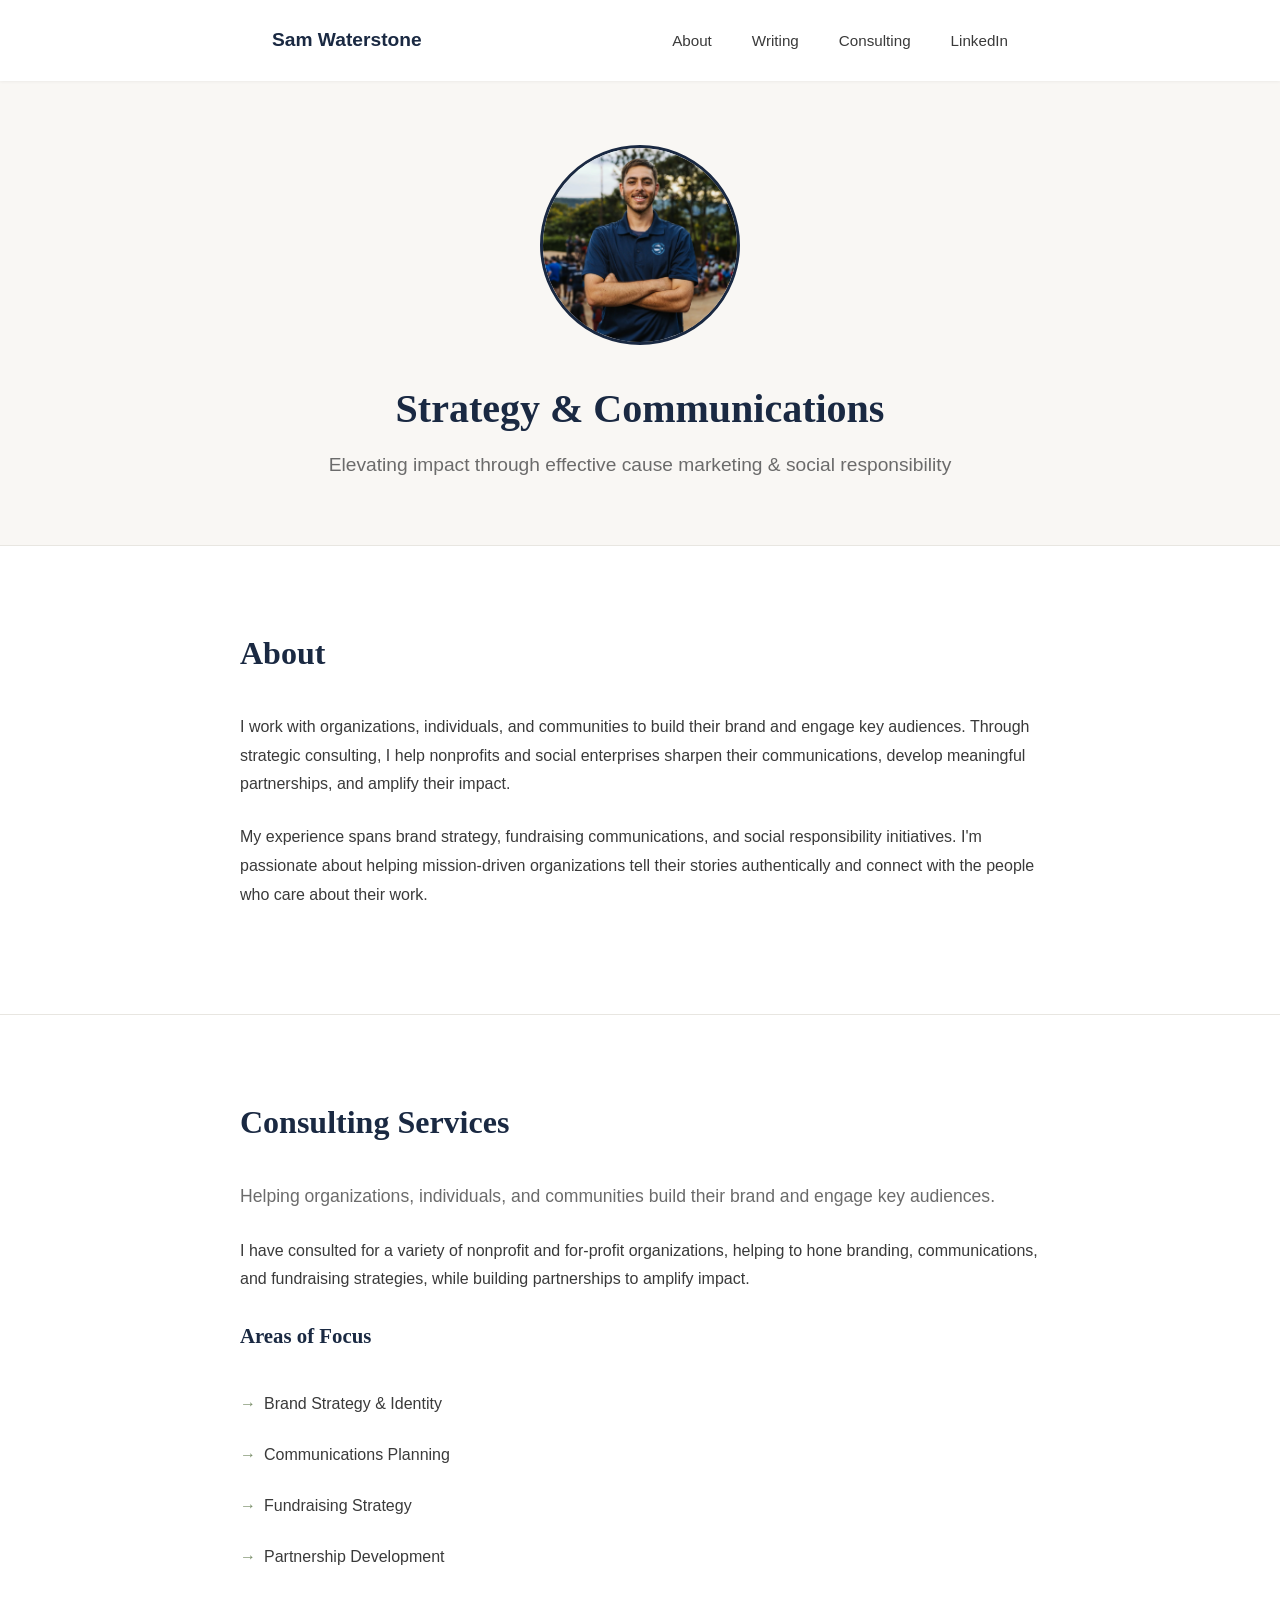
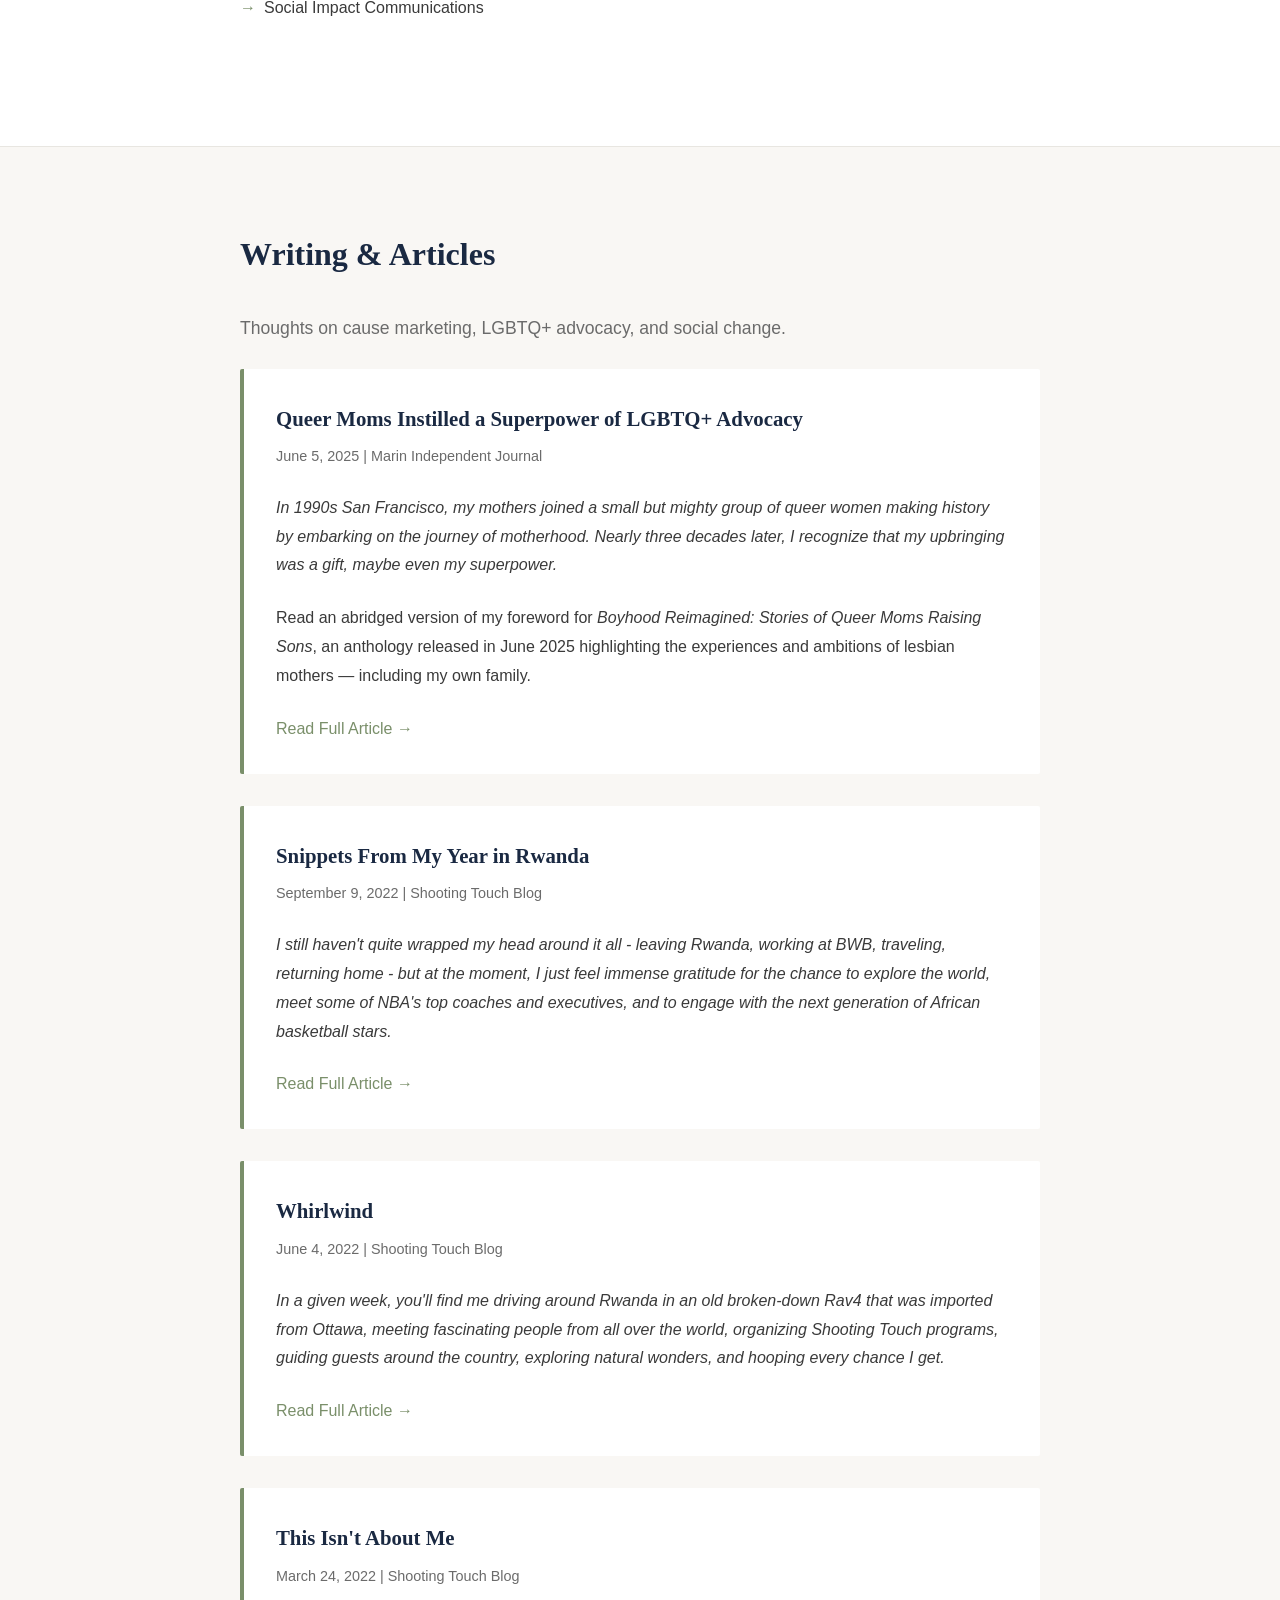
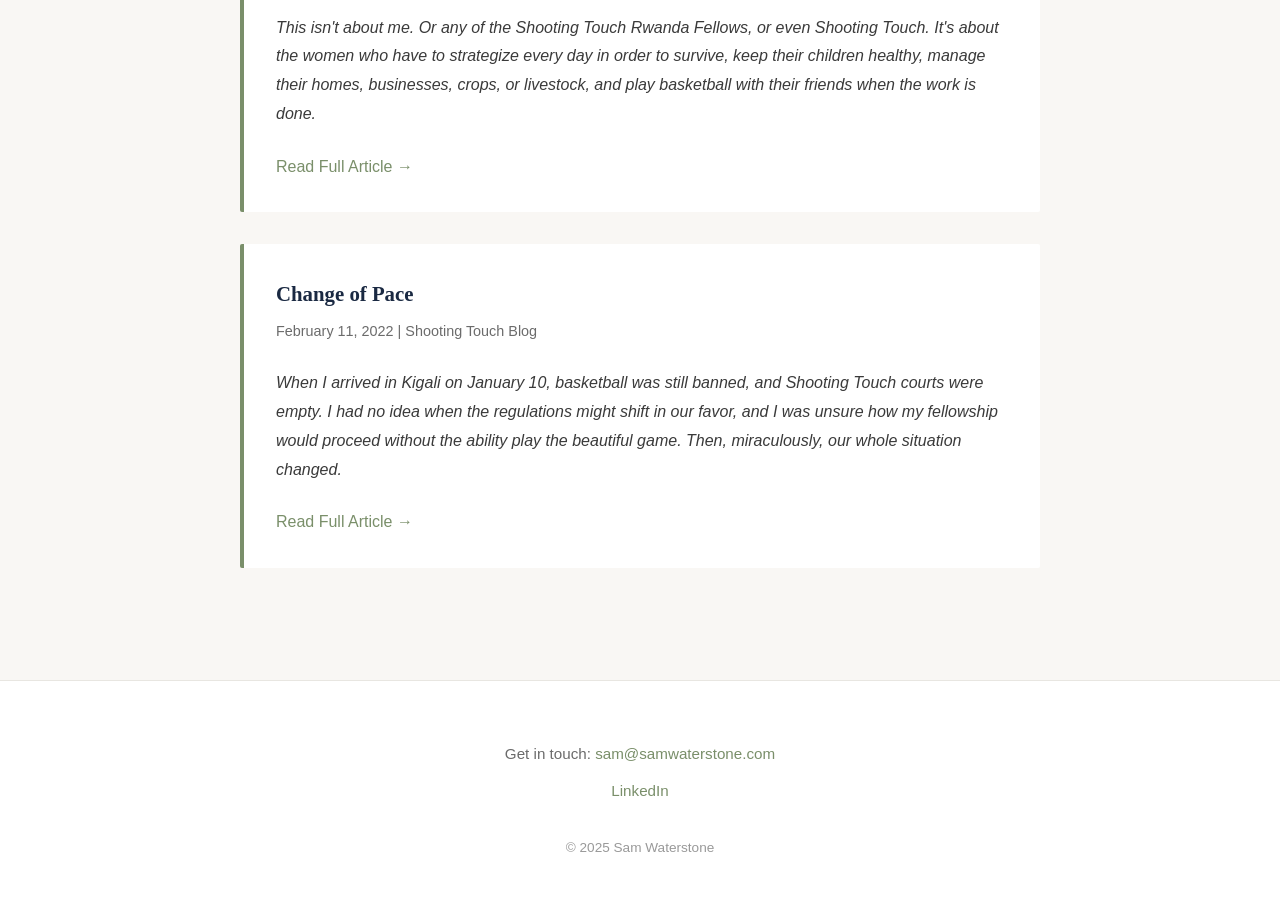
==== index.html @ 1cec436d "Add files via upload" ====
<!DOCTYPE html>
<html lang="en">
<head>
    <meta charset="UTF-8">
    <meta name="viewport" content="width=device-width, initial-scale=1.0">
    <title>Sam Waterstone | Strategy & Communications</title>
    <link rel="stylesheet" href="styles.css">
</head>
<body>
    <!-- Navigation -->
    <nav class="nav">
        <div class="nav-container">
            <a href="#home" class="nav-logo">Sam Waterstone</a>
            <ul class="nav-menu">
                <li><a href="#about">About</a></li>
                <li><a href="#writing">Writing</a></li>
                <li><a href="#consulting">Consulting</a></li>
                <li><a href="https://www.linkedin.com/in/samwaterstone/" target="_blank">LinkedIn</a></li>
            </ul>
        </div>
    </nav>

    <!-- Hero Section -->
    <section id="home" class="hero">
        <div class="hero-content">
            <img src="hero.jpg" alt="Sam Waterstone" class="hero-image">
            <h1>Strategy & Communications</h1>
            <p class="hero-subtitle">Elevating impact through effective cause marketing & social responsibility</p>
        </div>
    </section>

    <!-- About Section -->
    <section id="about" class="section about">
        <div class="container">
            <h2>About</h2>
            <p>I work with organizations, individuals, and communities to build their brand and engage key audiences. Through strategic consulting, I help nonprofits and social enterprises sharpen their communications, develop meaningful partnerships, and amplify their impact.</p>
            <p>My experience spans brand strategy, fundraising communications, and social responsibility initiatives. I'm passionate about helping mission-driven organizations tell their stories authentically and connect with the people who care about their work.</p>
        </div>
    </section>

    <!-- Consulting Section -->
    <section id="consulting" class="section consulting">
        <div class="container">
            <h2>Consulting Services</h2>
            <p class="section-lead">Helping organizations, individuals, and communities build their brand and engage key audiences.</p>
            <p>I have consulted for a variety of nonprofit and for-profit organizations, helping to hone branding, communications, and fundraising strategies, while building partnerships to amplify impact.</p>
            <h3>Areas of Focus</h3>
            <ul class="service-list">
                <li>Brand Strategy & Identity</li>
                <li>Communications Planning</li>
                <li>Fundraising Strategy</li>
                <li>Partnership Development</li>
                <li>Social Impact Communications</li>
            </ul>
        </div>
    </section>

    <!-- Writing Section -->
    <section id="writing" class="section writing">
        <div class="container">
            <h2>Writing & Articles</h2>
            <p class="section-lead">Thoughts on cause marketing, LGBTQ+ advocacy, and social change.</p>
            
            <article class="article">
                <h3>Queer Moms Instilled a Superpower of LGBTQ+ Advocacy</h3>
                <p class="article-meta">June 5, 2025 | Marin Independent Journal</p>
                <p class="article-excerpt">In 1990s San Francisco, my mothers joined a small but mighty group of queer women making history by embarking on the journey of motherhood. Nearly three decades later, I recognize that my upbringing was a gift, maybe even my superpower.</p>
                <p>Read an abridged version of my foreword for <em>Boyhood Reimagined: Stories of Queer Moms Raising Sons</em>, an anthology released in June 2025 highlighting the experiences and ambitions of lesbian mothers — including my own family.</p>
                <a href="https://www.marinij.com/2025/06/04/marin-voice-queer-moms-instilled-a-superpower-of-lgbtq-advocacy/" target="_blank" class="read-more">Read Full Article →</a>
            </article>

            <article class="article">
                <h3>Snippets From My Year in Rwanda</h3>
                <p class="article-meta">September 9, 2022 | Shooting Touch Blog</p>
                <p class="article-excerpt">I still haven't quite wrapped my head around it all - leaving Rwanda, working at BWB, traveling, returning home - but at the moment, I just feel immense gratitude for the chance to explore the world, meet some of NBA's top coaches and executives, and to engage with the next generation of African basketball stars.</p>
                <a href="https://shootingtouch.wordpress.com/2022/09/09/snippets-from-my-year-in-rwanda/" target="_blank" class="read-more">Read Full Article →</a>
            </article>

            <article class="article">
                <h3>Whirlwind</h3>
                <p class="article-meta">June 4, 2022 | Shooting Touch Blog</p>
                <p class="article-excerpt">In a given week, you'll find me driving around Rwanda in an old broken-down Rav4 that was imported from Ottawa, meeting fascinating people from all over the world, organizing Shooting Touch programs, guiding guests around the country, exploring natural wonders, and hooping every chance I get.</p>
                <a href="https://shootingtouch.wordpress.com/2022/06/04/whirlwind/" target="_blank" class="read-more">Read Full Article →</a>
            </article>

            <article class="article">
                <h3>This Isn't About Me</h3>
                <p class="article-meta">March 24, 2022 | Shooting Touch Blog</p>
                <p class="article-excerpt">This isn't about me. Or any of the Shooting Touch Rwanda Fellows, or even Shooting Touch. It's about the women who have to strategize every day in order to survive, keep their children healthy, manage their homes, businesses, crops, or livestock, and play basketball with their friends when the work is done.</p>
                <a href="https://shootingtouch.wordpress.com/2022/03/24/this-isnt-about-me/" target="_blank" class="read-more">Read Full Article →</a>
            </article>

            <article class="article">
                <h3>Change of Pace</h3>
                <p class="article-meta">February 11, 2022 | Shooting Touch Blog</p>
                <p class="article-excerpt">When I arrived in Kigali on January 10, basketball was still banned, and Shooting Touch courts were empty. I had no idea when the regulations might shift in our favor, and I was unsure how my fellowship would proceed without the ability play the beautiful game. Then, miraculously, our whole situation changed.</p>
                <a href="https://shootingtouch.wordpress.com/2022/02/09/change-of-pace/" target="_blank" class="read-more">Read Full Article →</a>
            </article>
        </div>
    </section>

    <!-- Footer -->
    <footer class="footer">
        <div class="container">
            <p>Get in touch: <a href="mailto:sam@samwaterstone.com">sam@samwaterstone.com</a></p>
            <p><a href="https://www.linkedin.com/in/samwaterstone/" target="_blank">LinkedIn</a></p>
            <p class="footer-note">© 2025 Sam Waterstone</p>
        </div>
    </footer>

</body>
</html>
---- styles.css ----
* {
    margin: 0;
    padding: 0;
    box-sizing: border-box;
}

:root {
    --navy: #1a2942;
    --cream: #f9f7f4;
    --text: #3a3a3a;
    --light-gray: #6b6b6b;
    --border: #e8e6e1;
    --accent: #7a8f6a;
}

html {
    scroll-behavior: smooth;
}

body {
    font-family: -apple-system, BlinkMacSystemFont, "Segoe UI", "Helvetica Neue", sans-serif;
    line-height: 1.7;
    color: var(--text);
    background-color: var(--cream);
}

/* Navigation */
.nav {
    background: white;
    box-shadow: 0 1px 3px rgba(0, 0, 0, 0.05);
    position: sticky;
    top: 0;
    z-index: 100;
}

.nav-container {
    max-width: 800px;
    margin: 0 auto;
    padding: 1.5rem 2rem;
    display: flex;
    justify-content: space-between;
    align-items: center;
}

.nav-logo {
    font-size: 1.2rem;
    font-weight: 600;
    color: var(--navy);
    text-decoration: none;
}

.nav-menu {
    display: flex;
    list-style: none;
    gap: 2.5rem;
}

.nav-menu a {
    color: var(--text);
    text-decoration: none;
    font-size: 0.95rem;
    transition: color 0.2s ease;
}

.nav-menu a:hover {
    color: var(--accent);
}

/* Hero Section */
.hero {
    padding: 4rem 2rem;
    background: var(--cream);
    text-align: center;
}

.hero-content {
    max-width: 800px;
    margin: 0 auto;
}

.hero-image {
    width: 200px;
    height: 200px;
    border-radius: 50%;
    object-fit: cover;
    margin-bottom: 2rem;
    border: 3px solid var(--navy);
}

.hero h1 {
    font-size: 2.5rem;
    font-weight: 600;
    color: var(--navy);
    margin-bottom: 1rem;
    font-family: Georgia, serif;
    line-height: 1.2;
}

.hero-subtitle {
    font-size: 1.2rem;
    color: var(--light-gray);
    margin: 0;
}

/* Sections */
.section {
    padding: 5rem 2rem;
    border-top: 1px solid var(--border);
}

.container {
    max-width: 800px;
    margin: 0 auto;
}

.section h2 {
    font-size: 2rem;
    font-weight: 600;
    color: var(--navy);
    margin-bottom: 2rem;
    font-family: Georgia, serif;
}

.section h3 {
    font-size: 1.3rem;
    color: var(--navy);
    margin-top: 1.5rem;
    margin-bottom: 1rem;
    font-family: Georgia, serif;
}

.section-lead {
    font-size: 1.1rem;
    color: var(--light-gray);
    margin-bottom: 1.5rem;
    font-weight: 500;
}

.section p {
    margin-bottom: 1.5rem;
    line-height: 1.8;
}

/* About Section */
.about {
    background: white;
}

/* Consulting Section */
.consulting {
    background: white;
}

.service-list {
    list-style: none;
    margin: 1.5rem 0 2rem 0;
}

.service-list li {
    padding: 0.75rem 0;
    padding-left: 1.5rem;
    position: relative;
    color: var(--text);
}

.service-list li:before {
    content: "→";
    position: absolute;
    left: 0;
    color: var(--accent);
    font-weight: bold;
}

/* Writing Section */
.writing {
    background: var(--cream);
}

.article {
    background: white;
    padding: 2rem;
    margin-bottom: 2rem;
    border-left: 4px solid var(--accent);
    border-radius: 2px;
}

.article h3 {
    margin-top: 0;
    margin-bottom: 0.5rem;
}

.article-meta {
    font-size: 0.9rem;
    color: var(--light-gray);
    margin-bottom: 1rem;
    display: block;
}

.article-excerpt {
    color: var(--text);
    margin-bottom: 1rem;
    font-style: italic;
    line-height: 1.8;
}

.read-more {
    color: var(--accent);
    text-decoration: none;
    font-weight: 500;
    transition: all 0.2s ease;
    display: inline-block;
}

.read-more:hover {
    transform: translateX(4px);
    color: var(--navy);
}

/* Footer */
.footer {
    background: white;
    padding: 3rem 2rem;
    border-top: 1px solid var(--border);
    text-align: center;
    color: var(--light-gray);
    font-size: 0.95rem;
}

.footer p {
    margin: 0.75rem 0;
}

.footer a {
    color: var(--accent);
    text-decoration: none;
    transition: color 0.2s ease;
}

.footer a:hover {
    color: var(--navy);
}

.footer-note {
    margin-top: 2rem !important;
    font-size: 0.85rem;
    color: #999;
}

/* Responsive Design */
@media (max-width: 768px) {
    .nav-menu {
        gap: 1.5rem;
        font-size: 0.9rem;
    }

    .hero h1 {
        font-size: 1.8rem;
    }

    .hero-subtitle {
        font-size: 1rem;
    }

    .section {
        padding: 3rem 2rem;
    }

    .section h2 {
        font-size: 1.5rem;
    }

    .article {
        padding: 1.5rem;
    }
}

@media (max-width: 480px) {
    .nav-container {
        flex-direction: column;
        gap: 1rem;
        padding: 1rem;
    }

    .nav-menu {
        flex-direction: column;
        gap: 1rem;
        width: 100%;
    }

    .nav-menu a {
        display: block;
        padding: 0.5rem 0;
    }

    .hero h1 {
        font-size: 1.5rem;
    }

    .hero-image {
        width: 150px;
        height: 150px;
    }
}

/* Print Styles */
@media print {
    .nav {
        display: none;
    }

    .section {
        page-break-inside: avoid;
    }
}

/* Accessibility */
@media (prefers-reduced-motion: reduce) {
    * {
        animation-duration: 0.01ms !important;
        animation-iteration-count: 1 !important;
        transition-duration: 0.01ms !important;
    }
}

a:focus-visible {
    outline: 2px solid var(--accent);
    outline-offset: 2px;
}

button:focus-visible {
    outline: 2px solid var(--accent);
    outline-offset: 2px;
}
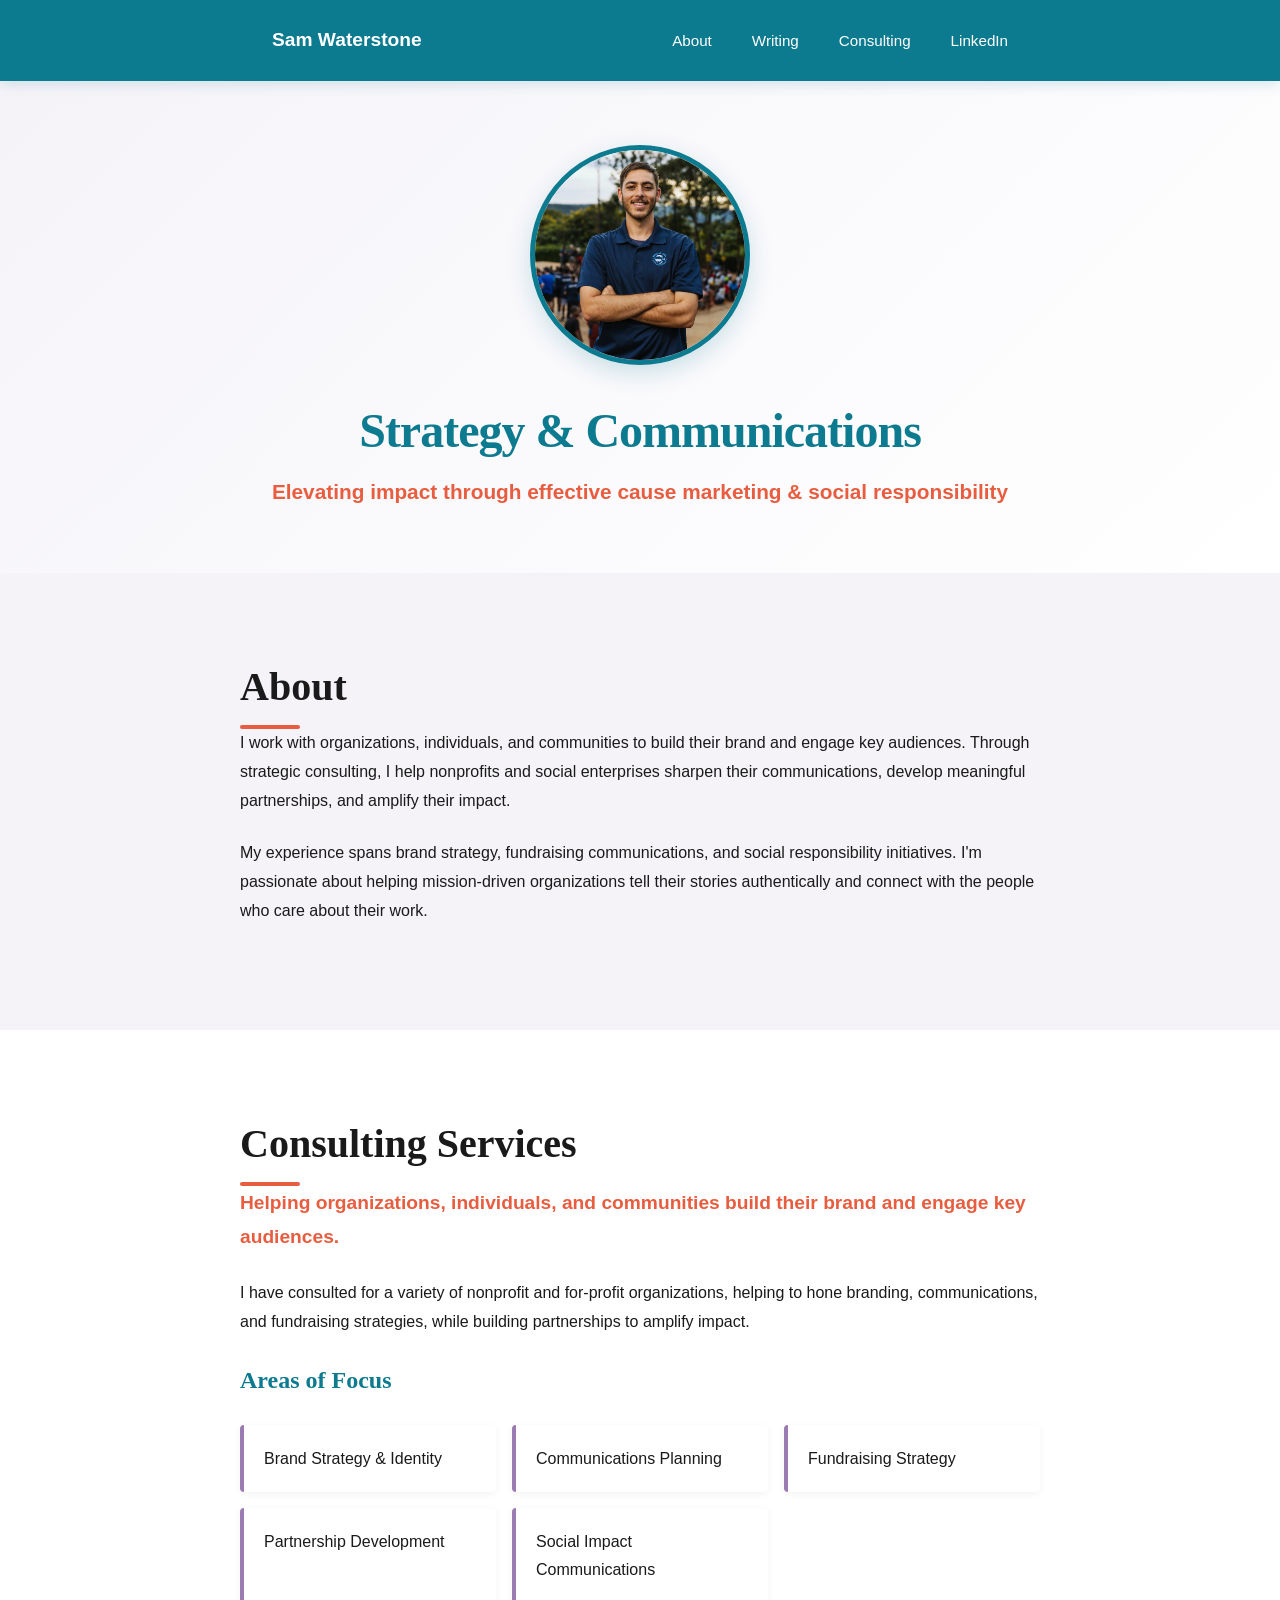
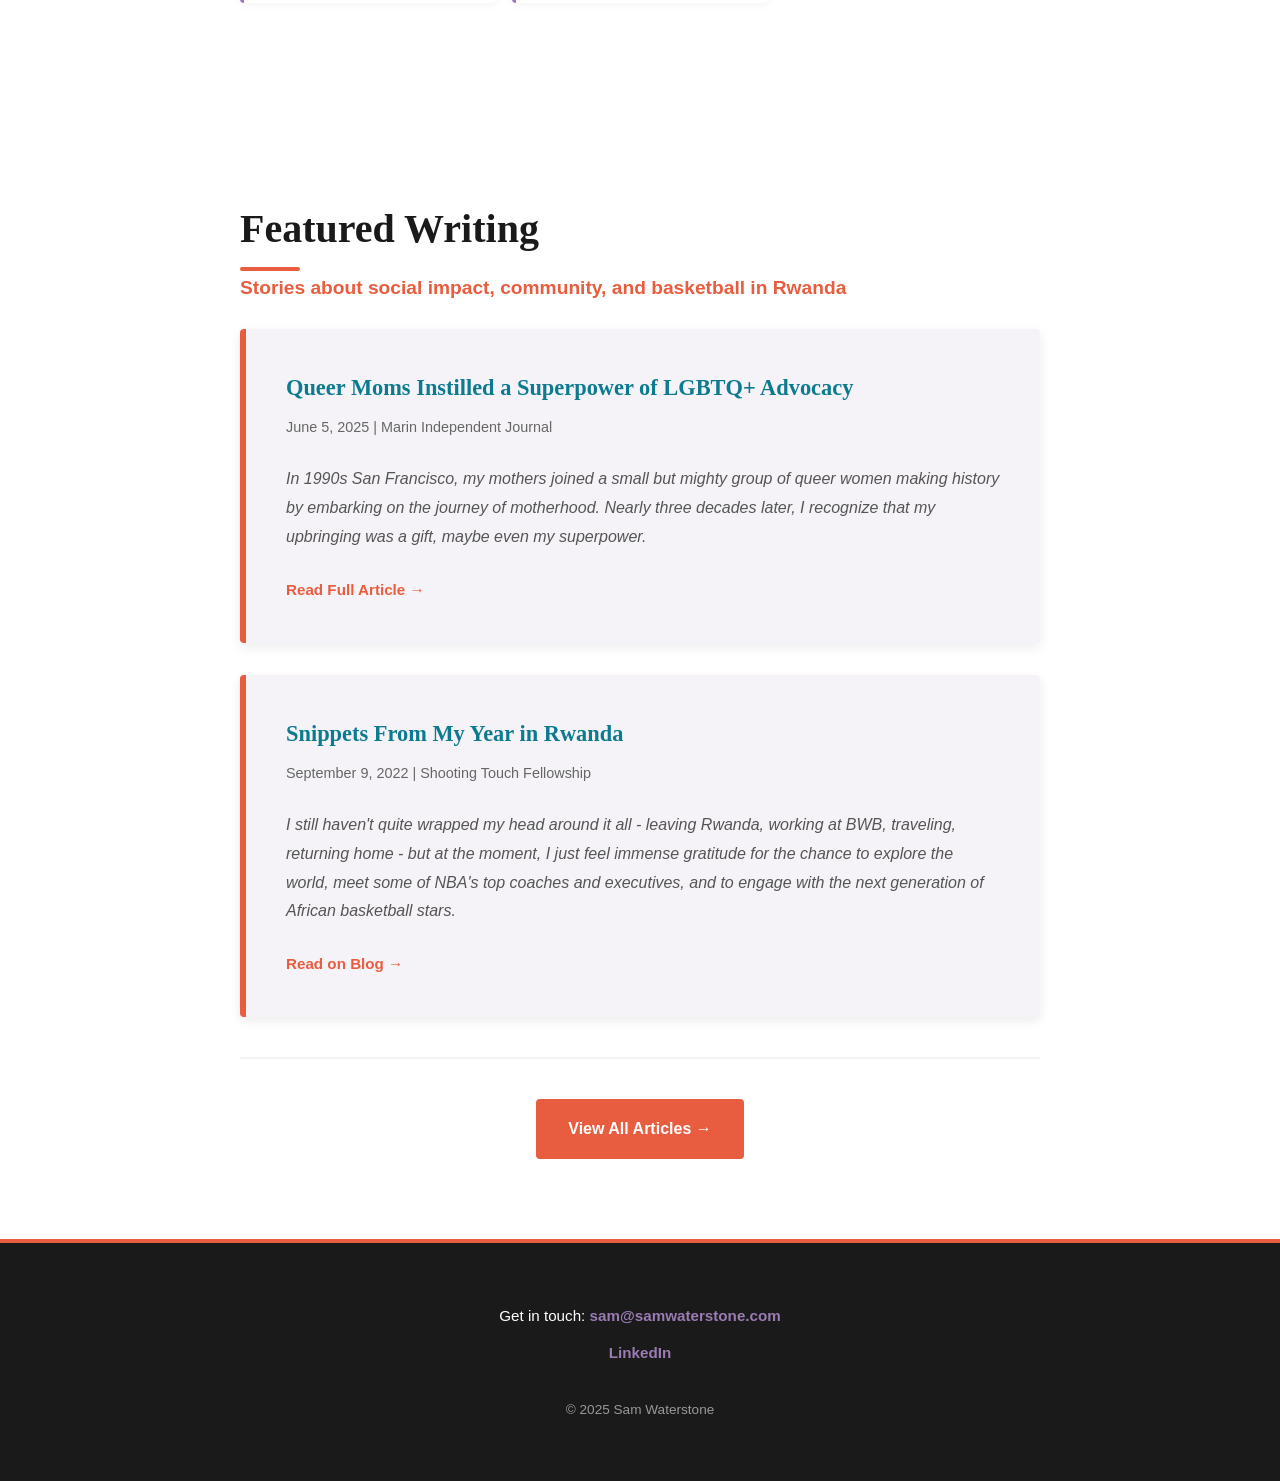
==== commit 20efb477: "Add files via upload" ====
--- a/index.html
+++ b/index.html
@@ -13,7 +13,7 @@
             <a href="#home" class="nav-logo">Sam Waterstone</a>
             <ul class="nav-menu">
                 <li><a href="#about">About</a></li>
-                <li><a href="#writing">Writing</a></li>
+                <li><a href="blog.html">Writing</a></li>
                 <li><a href="#consulting">Consulting</a></li>
                 <li><a href="https://www.linkedin.com/in/samwaterstone/" target="_blank">LinkedIn</a></li>
             </ul>
@@ -58,44 +58,26 @@
     <!-- Writing Section -->
     <section id="writing" class="section writing">
         <div class="container">
-            <h2>Writing & Articles</h2>
-            <p class="section-lead">Thoughts on cause marketing, LGBTQ+ advocacy, and social change.</p>
+            <h2>Featured Writing</h2>
+            <p class="section-lead">Stories about social impact, community, and basketball in Rwanda</p>
             
             <article class="article">
                 <h3>Queer Moms Instilled a Superpower of LGBTQ+ Advocacy</h3>
                 <p class="article-meta">June 5, 2025 | Marin Independent Journal</p>
                 <p class="article-excerpt">In 1990s San Francisco, my mothers joined a small but mighty group of queer women making history by embarking on the journey of motherhood. Nearly three decades later, I recognize that my upbringing was a gift, maybe even my superpower.</p>
-                <p>Read an abridged version of my foreword for <em>Boyhood Reimagined: Stories of Queer Moms Raising Sons</em>, an anthology released in June 2025 highlighting the experiences and ambitions of lesbian mothers — including my own family.</p>
                 <a href="https://www.marinij.com/2025/06/04/marin-voice-queer-moms-instilled-a-superpower-of-lgbtq-advocacy/" target="_blank" class="read-more">Read Full Article →</a>
             </article>
 
             <article class="article">
                 <h3>Snippets From My Year in Rwanda</h3>
-                <p class="article-meta">September 9, 2022 | Shooting Touch Blog</p>
+                <p class="article-meta">September 9, 2022 | Shooting Touch Fellowship</p>
                 <p class="article-excerpt">I still haven't quite wrapped my head around it all - leaving Rwanda, working at BWB, traveling, returning home - but at the moment, I just feel immense gratitude for the chance to explore the world, meet some of NBA's top coaches and executives, and to engage with the next generation of African basketball stars.</p>
-                <a href="https://shootingtouch.wordpress.com/2022/09/09/snippets-from-my-year-in-rwanda/" target="_blank" class="read-more">Read Full Article →</a>
+                <a href="blog.html" class="read-more">Read on Blog →</a>
             </article>
 
-            <article class="article">
-                <h3>Whirlwind</h3>
-                <p class="article-meta">June 4, 2022 | Shooting Touch Blog</p>
-                <p class="article-excerpt">In a given week, you'll find me driving around Rwanda in an old broken-down Rav4 that was imported from Ottawa, meeting fascinating people from all over the world, organizing Shooting Touch programs, guiding guests around the country, exploring natural wonders, and hooping every chance I get.</p>
-                <a href="https://shootingtouch.wordpress.com/2022/06/04/whirlwind/" target="_blank" class="read-more">Read Full Article →</a>
-            </article>
-
-            <article class="article">
-                <h3>This Isn't About Me</h3>
-                <p class="article-meta">March 24, 2022 | Shooting Touch Blog</p>
-                <p class="article-excerpt">This isn't about me. Or any of the Shooting Touch Rwanda Fellows, or even Shooting Touch. It's about the women who have to strategize every day in order to survive, keep their children healthy, manage their homes, businesses, crops, or livestock, and play basketball with their friends when the work is done.</p>
-                <a href="https://shootingtouch.wordpress.com/2022/03/24/this-isnt-about-me/" target="_blank" class="read-more">Read Full Article →</a>
-            </article>
-
-            <article class="article">
-                <h3>Change of Pace</h3>
-                <p class="article-meta">February 11, 2022 | Shooting Touch Blog</p>
-                <p class="article-excerpt">When I arrived in Kigali on January 10, basketball was still banned, and Shooting Touch courts were empty. I had no idea when the regulations might shift in our favor, and I was unsure how my fellowship would proceed without the ability play the beautiful game. Then, miraculously, our whole situation changed.</p>
-                <a href="https://shootingtouch.wordpress.com/2022/02/09/change-of-pace/" target="_blank" class="read-more">Read Full Article →</a>
-            </article>
+            <div style="text-align: center; margin-top: 2.5rem; padding-top: 2.5rem; border-top: 2px solid var(--light-bg);">
+                <a href="blog.html" style="display: inline-block; padding: 1rem 2rem; background: var(--coral); color: white; text-decoration: none; border-radius: 4px; font-weight: 600; transition: all 0.2s ease;" onmouseover="this.style.background='var(--teal)'" onmouseout="this.style.background='var(--coral)'">View All Articles →</a>
+            </div>
         </div>
     </section>
 
--- a/styles.css
+++ b/styles.css
@@ -5,12 +5,14 @@
 }
 
 :root {
-    --navy: #1a2942;
-    --cream: #f9f7f4;
-    --text: #3a3a3a;
-    --light-gray: #6b6b6b;
-    --border: #e8e6e1;
-    --accent: #7a8f6a;
+    --teal: #0D7B8F;
+    --coral: #E85D3F;
+    --purple: #9B7BB4;
+    --navy: #1a1a1a;
+    --white: #ffffff;
+    --light-bg: #f5f3f8;
+    --text: #1a1a1a;
+    --light-gray: #666666;
 }
 
 html {
@@ -21,13 +23,13 @@
     font-family: -apple-system, BlinkMacSystemFont, "Segoe UI", "Helvetica Neue", sans-serif;
     line-height: 1.7;
     color: var(--text);
-    background-color: var(--cream);
+    background-color: var(--white);
 }
 
 /* Navigation */
 .nav {
-    background: white;
-    box-shadow: 0 1px 3px rgba(0, 0, 0, 0.05);
+    background: var(--teal);
+    box-shadow: 0 4px 12px rgba(13, 123, 143, 0.15);
     position: sticky;
     top: 0;
     z-index: 100;
@@ -44,8 +46,8 @@
 
 .nav-logo {
     font-size: 1.2rem;
-    font-weight: 600;
-    color: var(--navy);
+    font-weight: 700;
+    color: var(--white);
     text-decoration: none;
 }
 
@@ -56,20 +58,21 @@
 }
 
 .nav-menu a {
-    color: var(--text);
+    color: var(--white);
     text-decoration: none;
     font-size: 0.95rem;
-    transition: color 0.2s ease;
+    transition: all 0.2s ease;
+    font-weight: 500;
 }
 
 .nav-menu a:hover {
-    color: var(--accent);
+    color: var(--purple);
 }
 
 /* Hero Section */
 .hero {
     padding: 4rem 2rem;
-    background: var(--cream);
+    background: linear-gradient(135deg, var(--light-bg) 0%, var(--white) 100%);
     text-align: center;
 }
 
@@ -79,33 +82,36 @@
 }
 
 .hero-image {
-    width: 200px;
-    height: 200px;
+    width: 220px;
+    height: 220px;
     border-radius: 50%;
     object-fit: cover;
     margin-bottom: 2rem;
-    border: 3px solid var(--navy);
+    border: 5px solid var(--teal);
+    box-shadow: 0 8px 24px rgba(13, 123, 143, 0.2);
 }
 
 .hero h1 {
-    font-size: 2.5rem;
+    font-size: 3rem;
+    font-weight: 800;
+    color: var(--teal);
+    margin-bottom: 1rem;
+    font-family: Georgia, "Times New Roman", serif;
+    line-height: 1.1;
+    letter-spacing: -1px;
+}
+
+.hero-subtitle {
+    font-size: 1.3rem;
+    color: var(--coral);
+    margin: 0;
     font-weight: 600;
-    color: var(--navy);
-    margin-bottom: 1rem;
-    font-family: Georgia, serif;
-    line-height: 1.2;
-}
-
-.hero-subtitle {
-    font-size: 1.2rem;
-    color: var(--light-gray);
-    margin: 0;
 }
 
 /* Sections */
 .section {
     padding: 5rem 2rem;
-    border-top: 1px solid var(--border);
+    border-top: none;
 }
 
 .container {
@@ -114,26 +120,40 @@
 }
 
 .section h2 {
-    font-size: 2rem;
-    font-weight: 600;
+    font-size: 2.5rem;
+    font-weight: 800;
     color: var(--navy);
-    margin-bottom: 2rem;
-    font-family: Georgia, serif;
+    margin-bottom: 0.5rem;
+    font-family: Georgia, "Times New Roman", serif;
+    position: relative;
+    display: inline-block;
+}
+
+.section h2:after {
+    content: '';
+    position: absolute;
+    bottom: -8px;
+    left: 0;
+    width: 60px;
+    height: 4px;
+    background: var(--coral);
+    border-radius: 2px;
 }
 
 .section h3 {
-    font-size: 1.3rem;
-    color: var(--navy);
+    font-size: 1.5rem;
+    color: var(--teal);
     margin-top: 1.5rem;
     margin-bottom: 1rem;
-    font-family: Georgia, serif;
+    font-family: Georgia, "Times New Roman", serif;
+    font-weight: 700;
 }
 
 .section-lead {
-    font-size: 1.1rem;
-    color: var(--light-gray);
+    font-size: 1.2rem;
+    color: var(--coral);
     margin-bottom: 1.5rem;
-    font-weight: 500;
+    font-weight: 600;
 }
 
 .section p {
@@ -143,86 +163,96 @@
 
 /* About Section */
 .about {
-    background: white;
+    background: var(--light-bg);
 }
 
 /* Consulting Section */
 .consulting {
-    background: white;
+    background: var(--white);
 }
 
 .service-list {
     list-style: none;
     margin: 1.5rem 0 2rem 0;
+    display: grid;
+    grid-template-columns: repeat(auto-fit, minmax(250px, 1fr));
+    gap: 1rem;
 }
 
 .service-list li {
-    padding: 0.75rem 0;
-    padding-left: 1.5rem;
-    position: relative;
+    padding: 1.25rem;
+    background: var(--white);
+    border-left: 4px solid var(--purple);
+    border-radius: 4px;
     color: var(--text);
-}
-
-.service-list li:before {
-    content: "→";
-    position: absolute;
-    left: 0;
-    color: var(--accent);
-    font-weight: bold;
+    font-weight: 500;
+    box-shadow: 0 2px 8px rgba(0, 0, 0, 0.05);
 }
 
 /* Writing Section */
 .writing {
-    background: var(--cream);
+    background: var(--white);
 }
 
 .article {
-    background: white;
-    padding: 2rem;
+    background: var(--light-bg);
+    padding: 2.5rem;
     margin-bottom: 2rem;
-    border-left: 4px solid var(--accent);
-    border-radius: 2px;
+    border-left: 6px solid var(--coral);
+    border-radius: 4px;
+    box-shadow: 0 4px 12px rgba(0, 0, 0, 0.08);
+    transition: all 0.3s ease;
+}
+
+.article:hover {
+    transform: translateY(-4px);
+    box-shadow: 0 8px 20px rgba(232, 93, 63, 0.15);
 }
 
 .article h3 {
+    color: var(--teal);
     margin-top: 0;
     margin-bottom: 0.5rem;
+    font-size: 1.4rem;
 }
 
 .article-meta {
     font-size: 0.9rem;
     color: var(--light-gray);
-    margin-bottom: 1rem;
+    margin-bottom: 1.25rem;
     display: block;
+    font-weight: 500;
 }
 
 .article-excerpt {
     color: var(--text);
-    margin-bottom: 1rem;
+    margin-bottom: 1.25rem;
     font-style: italic;
     line-height: 1.8;
+    color: #555;
 }
 
 .read-more {
-    color: var(--accent);
+    color: var(--coral);
     text-decoration: none;
-    font-weight: 500;
+    font-weight: 600;
     transition: all 0.2s ease;
     display: inline-block;
+    font-size: 0.95rem;
 }
 
 .read-more:hover {
-    transform: translateX(4px);
-    color: var(--navy);
+    transform: translateX(6px);
+    color: var(--teal);
 }
 
 /* Footer */
 .footer {
-    background: white;
+    background: var(--navy);
     padding: 3rem 2rem;
-    border-top: 1px solid var(--border);
+    border-top: 4px solid var(--coral);
     text-align: center;
-    color: var(--light-gray);
+    color: var(--white);
     font-size: 0.95rem;
 }
 
@@ -231,13 +261,14 @@
 }
 
 .footer a {
-    color: var(--accent);
+    color: var(--purple);
     text-decoration: none;
     transition: color 0.2s ease;
+    font-weight: 600;
 }
 
 .footer a:hover {
-    color: var(--navy);
+    color: var(--coral);
 }
 
 .footer-note {
@@ -322,12 +353,55 @@
     }
 }
 
-a:focus-visible {
-    outline: 2px solid var(--accent);
+/* Blog Header */
+.blog-header {
+    background: linear-gradient(135deg, var(--teal) 0%, #1a5f73 100%);
+    color: var(--white);
+}
+
+.blog-header h1 {
+    font-size: 2.8rem;
+    font-weight: 800;
+    margin: 0 0 1rem 0;
+    font-family: Georgia, "Times New Roman", serif;
+}
+
+.blog-header .section-lead {
+    color: var(--white);
+    font-size: 1.15rem;
+}
+
+/* Blog Post Styling */
+.blog-post {
+    background: var(--white);
+    padding: 3rem;
+    margin-bottom: 2.5rem;
+    border-radius: 8px;
+    box-shadow: 0 4px 16px rgba(0, 0, 0, 0.08);
+    transition: all 0.3s ease;
+    border-left: 6px solid var(--purple);
+}
+
+.blog-post:hover {
+    transform: translateY(-4px);
+    box-shadow: 0 8px 24px rgba(13, 123, 143, 0.12);
+}
+
+.blog-post h2 {
+    color: var(--teal);
+    font-size: 2rem;
+    font-family: Georgia, "Times New Roman", serif;
+    font-weight: 800;
+    margin: 0 0 0.5rem 0;
+}
+
+.blog-post .article-meta {
+    color: var(--light-gray);
+    font-size: 0.95rem;
+    margin-bottom: 1.5rem;
+}
+
+button:focus-visible {
+    outline: 2px solid var(--purple);
     outline-offset: 2px;
 }
-
-button:focus-visible {
-    outline: 2px solid var(--accent);
-    outline-offset: 2px;
-}
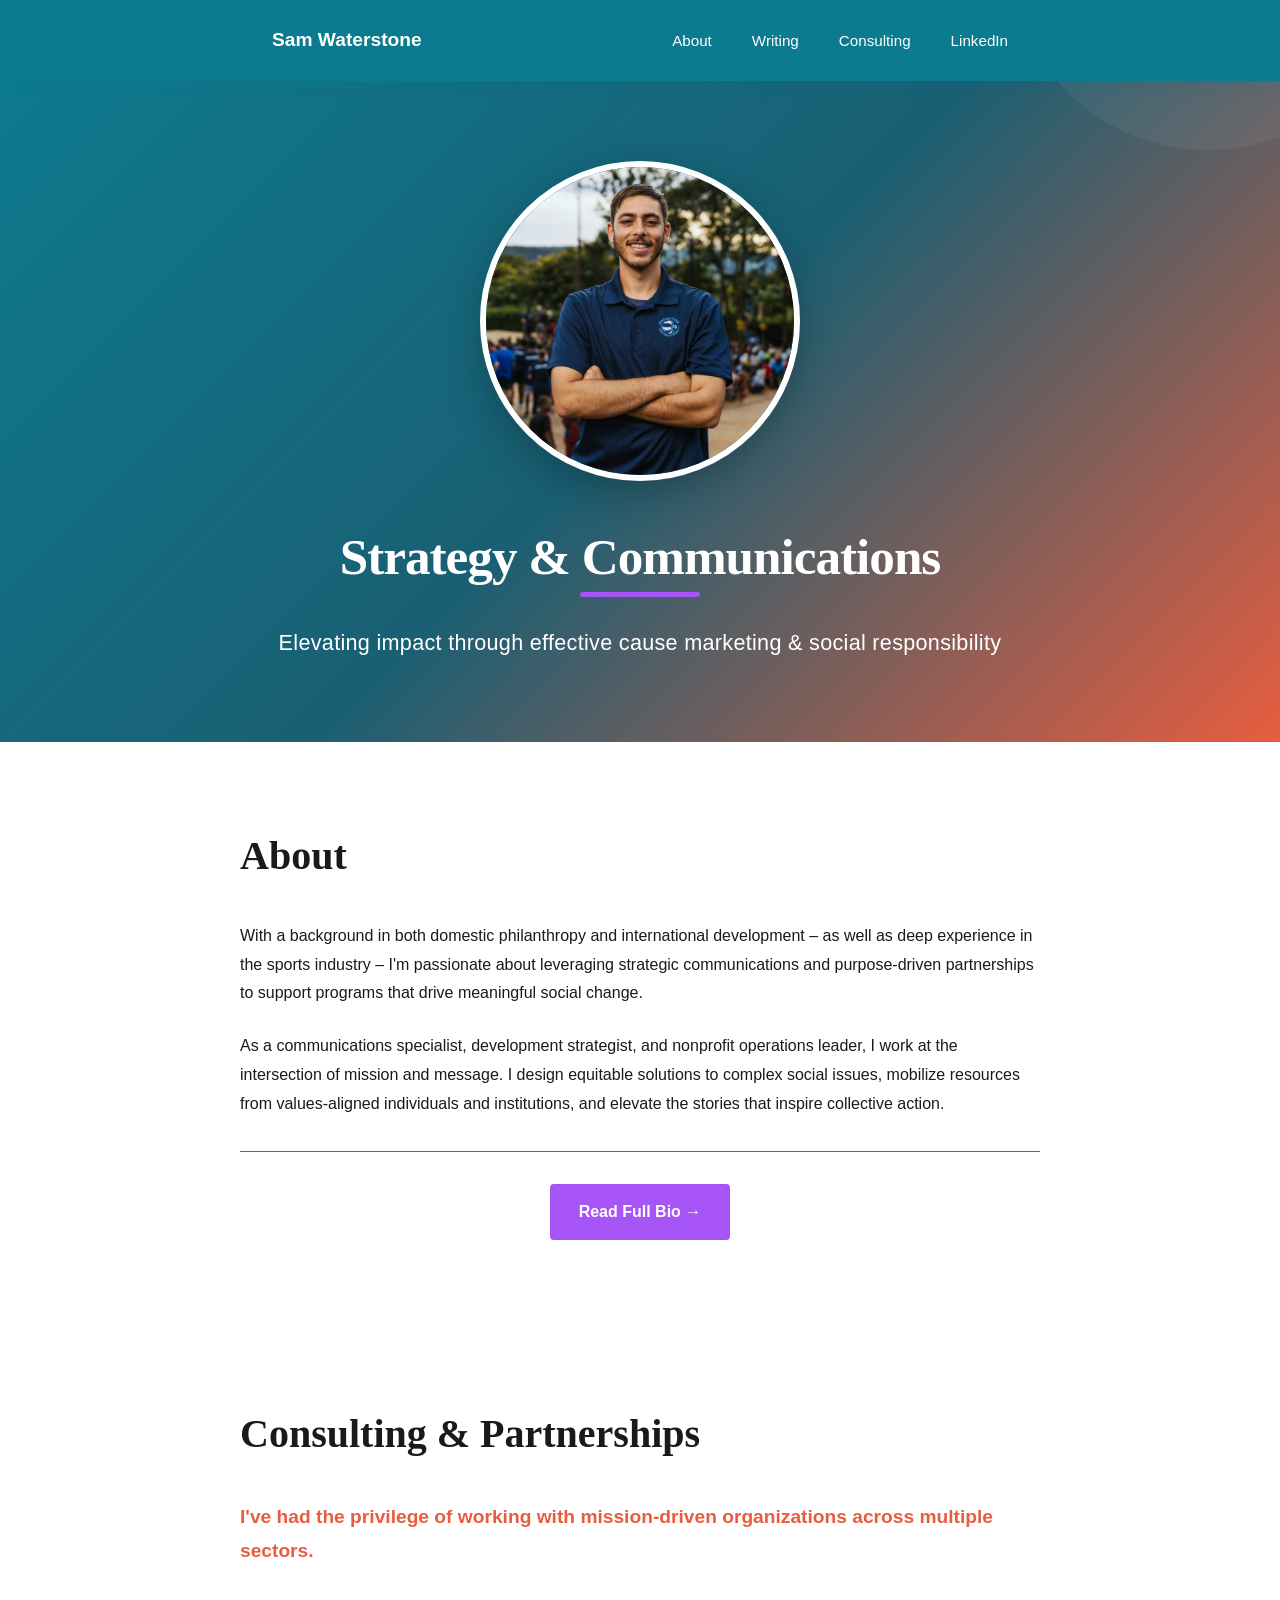
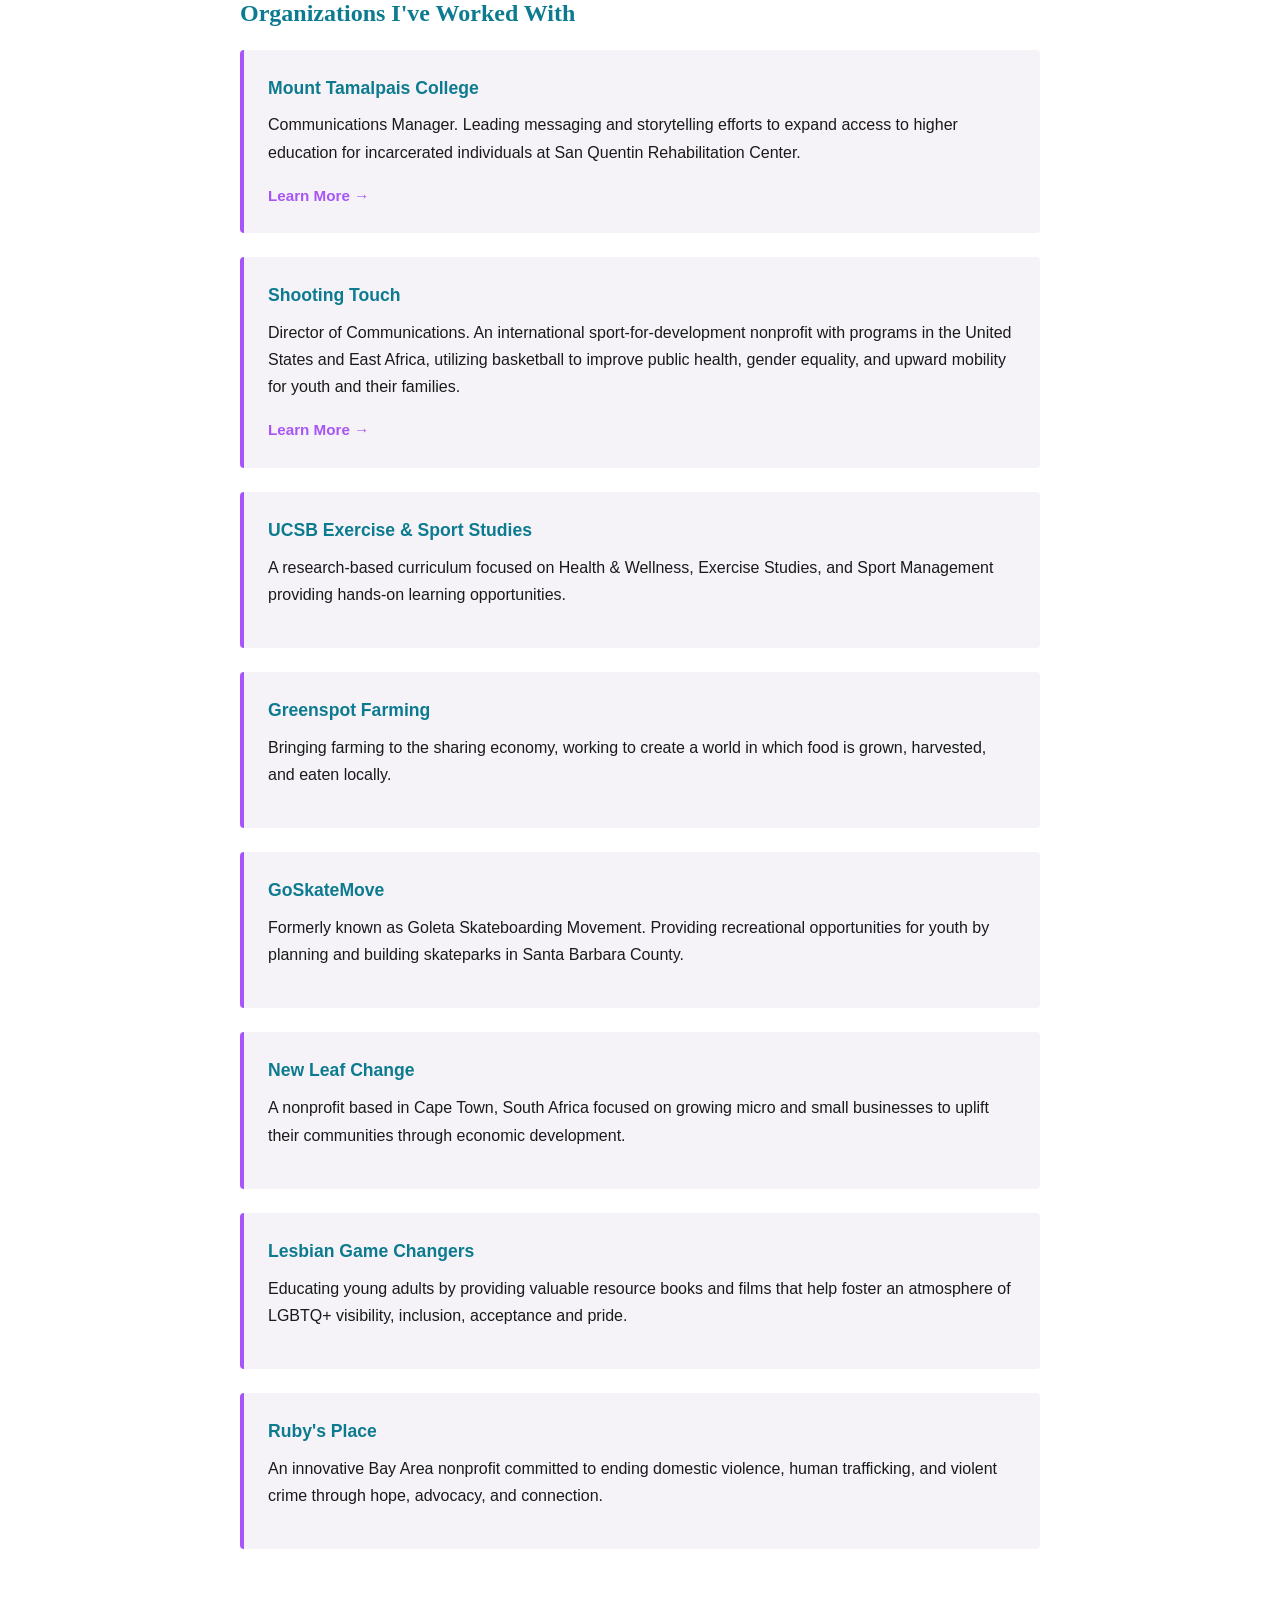
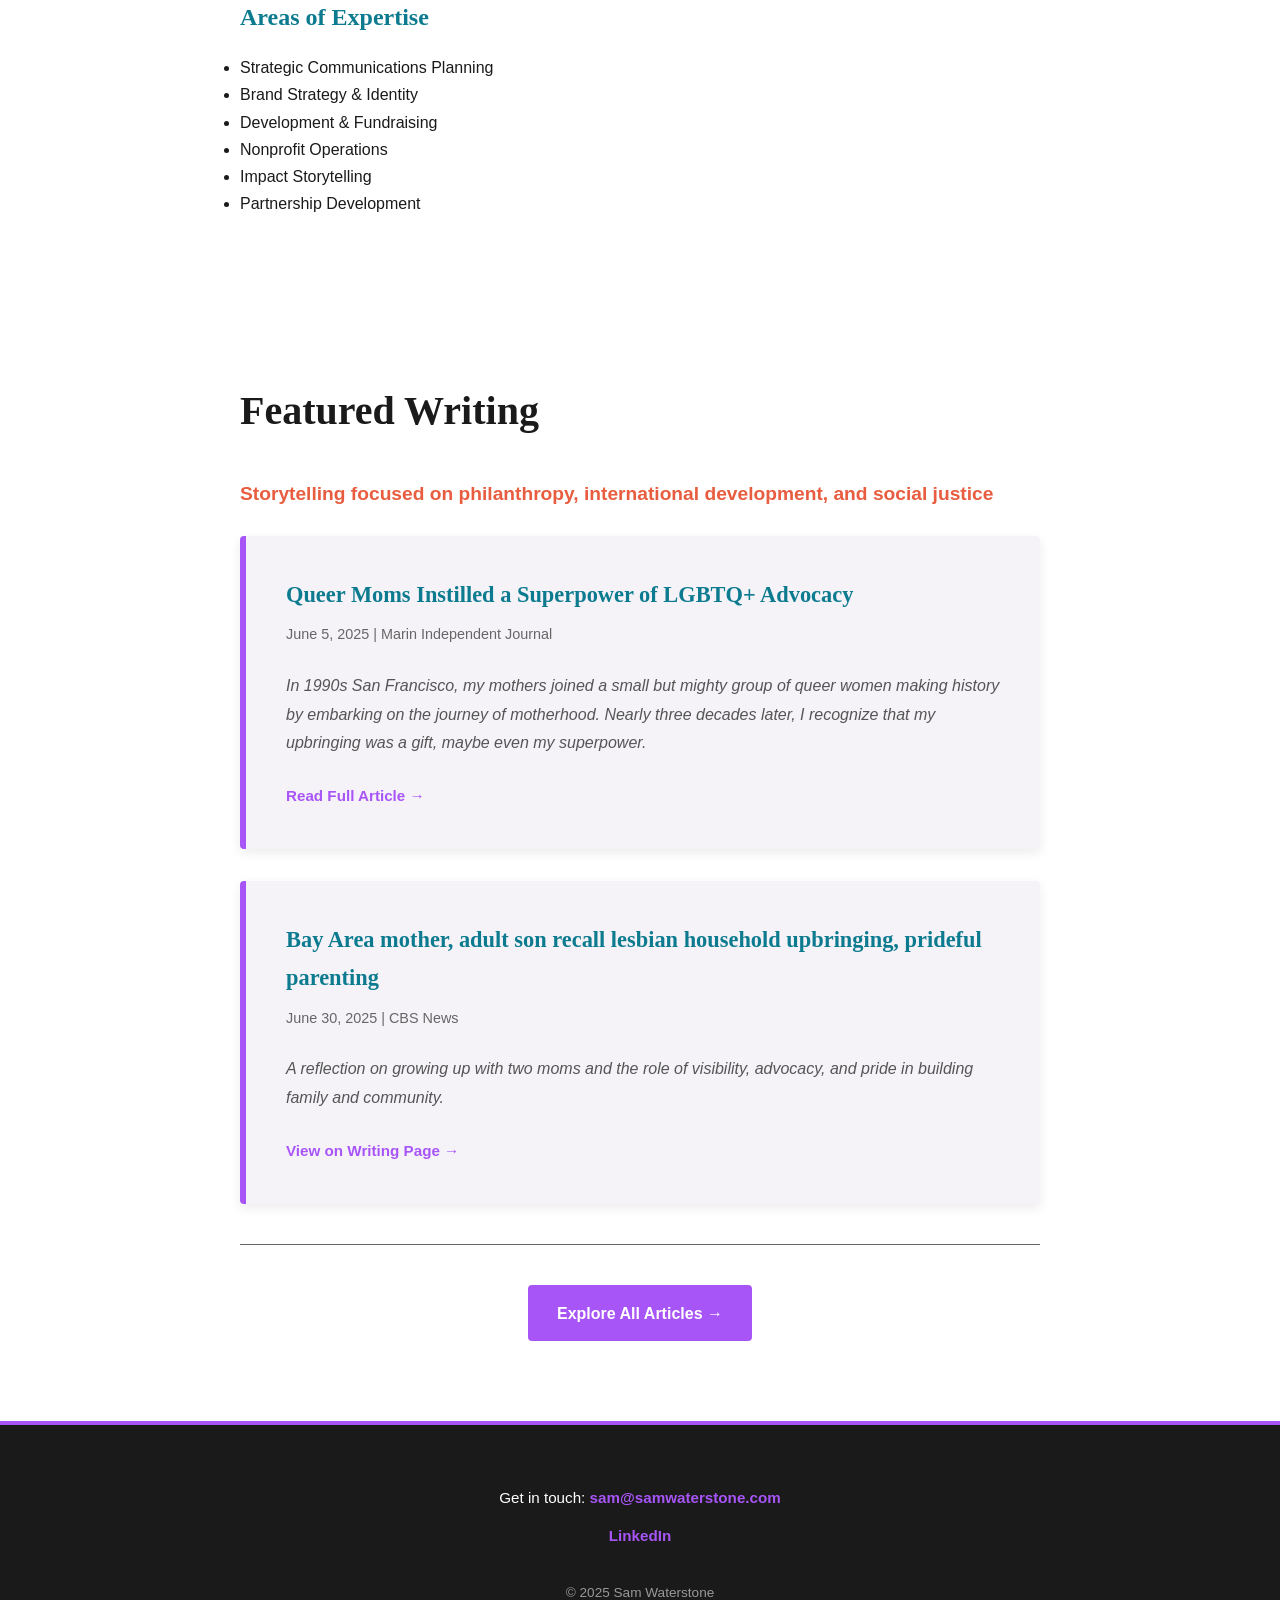
==== commit ca4c184f: "Add files via upload" ====
--- a/index.html
+++ b/index.html
@@ -33,24 +33,72 @@
     <section id="about" class="section about">
         <div class="container">
             <h2>About</h2>
-            <p>I work with organizations, individuals, and communities to build their brand and engage key audiences. Through strategic consulting, I help nonprofits and social enterprises sharpen their communications, develop meaningful partnerships, and amplify their impact.</p>
-            <p>My experience spans brand strategy, fundraising communications, and social responsibility initiatives. I'm passionate about helping mission-driven organizations tell their stories authentically and connect with the people who care about their work.</p>
+            <p>With a background in both domestic philanthropy and international development – as well as deep experience in the sports industry – I'm passionate about leveraging strategic communications and purpose-driven partnerships to support programs that drive meaningful social change.</p>
+            <p>As a communications specialist, development strategist, and nonprofit operations leader, I work at the intersection of mission and message. I design equitable solutions to complex social issues, mobilize resources from values-aligned individuals and institutions, and elevate the stories that inspire collective action.</p>
+            <div style="text-align: center; margin-top: 2rem; padding-top: 2rem; border-top: 1px solid var(--light-gray);">
+                <a href="about.html" style="display: inline-block; padding: 0.9rem 1.8rem; background: var(--purple); color: white; text-decoration: none; border-radius: 4px; font-weight: 600; transition: all 0.2s ease;" onmouseover="this.style.background='var(--teal)'" onmouseout="this.style.background='var(--purple)'">Read Full Bio →</a>
+            </div>
         </div>
     </section>
 
     <!-- Consulting Section -->
     <section id="consulting" class="section consulting">
         <div class="container">
-            <h2>Consulting Services</h2>
-            <p class="section-lead">Helping organizations, individuals, and communities build their brand and engage key audiences.</p>
-            <p>I have consulted for a variety of nonprofit and for-profit organizations, helping to hone branding, communications, and fundraising strategies, while building partnerships to amplify impact.</p>
-            <h3>Areas of Focus</h3>
+            <h2>Consulting & Partnerships</h2>
+            <p class="section-lead">I've had the privilege of working with mission-driven organizations across multiple sectors.</p>
+            
+            <h3>Organizations I've Worked With</h3>
+
+            <article class="service-item">
+                <h4>Mount Tamalpais College</h4>
+                <p>Communications Manager. Leading messaging and storytelling efforts to expand access to higher education for incarcerated individuals at San Quentin Rehabilitation Center.</p>
+                <a href="https://www.mttamcollege.edu/" target="_blank" class="read-more">Learn More →</a>
+            </article>
+
+            <article class="service-item">
+                <h4>Shooting Touch</h4>
+                <p>Director of Communications. An international sport-for-development nonprofit with programs in the United States and East Africa, utilizing basketball to improve public health, gender equality, and upward mobility for youth and their families.</p>
+                <a href="https://www.shootingtouch.com/" target="_blank" class="read-more">Learn More →</a>
+            </article>
+
+            <article class="service-item">
+                <h4>UCSB Exercise & Sport Studies</h4>
+                <p>A research-based curriculum focused on Health & Wellness, Exercise Studies, and Sport Management providing hands-on learning opportunities.</p>
+            </article>
+
+            <article class="service-item">
+                <h4>Greenspot Farming</h4>
+                <p>Bringing farming to the sharing economy, working to create a world in which food is grown, harvested, and eaten locally.</p>
+            </article>
+
+            <article class="service-item">
+                <h4>GoSkateMove</h4>
+                <p>Formerly known as Goleta Skateboarding Movement. Providing recreational opportunities for youth by planning and building skateparks in Santa Barbara County.</p>
+            </article>
+
+            <article class="service-item">
+                <h4>New Leaf Change</h4>
+                <p>A nonprofit based in Cape Town, South Africa focused on growing micro and small businesses to uplift their communities through economic development.</p>
+            </article>
+
+            <article class="service-item">
+                <h4><a href="https://lesbiangamechangers.com/" target="_blank">Lesbian Game Changers</a></h4>
+                <p>Educating young adults by providing valuable resource books and films that help foster an atmosphere of LGBTQ+ visibility, inclusion, acceptance and pride.</p>
+            </article>
+
+            <article class="service-item">
+                <h4><a href="https://www.rubysplace.org/" target="_blank">Ruby's Place</a></h4>
+                <p>An innovative Bay Area nonprofit committed to ending domestic violence, human trafficking, and violent crime through hope, advocacy, and connection.</p>
+            </article>
+
+            <h3 style="margin-top: 3rem;">Areas of Expertise</h3>
             <ul class="service-list">
+                <li>Strategic Communications Planning</li>
                 <li>Brand Strategy & Identity</li>
-                <li>Communications Planning</li>
-                <li>Fundraising Strategy</li>
+                <li>Development & Fundraising</li>
+                <li>Nonprofit Operations</li>
+                <li>Impact Storytelling</li>
                 <li>Partnership Development</li>
-                <li>Social Impact Communications</li>
             </ul>
         </div>
     </section>
@@ -59,7 +107,7 @@
     <section id="writing" class="section writing">
         <div class="container">
             <h2>Featured Writing</h2>
-            <p class="section-lead">Stories about social impact, community, and basketball in Rwanda</p>
+            <p class="section-lead">Storytelling focused on philanthropy, international development, and social justice</p>
             
             <article class="article">
                 <h3>Queer Moms Instilled a Superpower of LGBTQ+ Advocacy</h3>
@@ -69,14 +117,14 @@
             </article>
 
             <article class="article">
-                <h3>Snippets From My Year in Rwanda</h3>
-                <p class="article-meta">September 9, 2022 | Shooting Touch Fellowship</p>
-                <p class="article-excerpt">I still haven't quite wrapped my head around it all - leaving Rwanda, working at BWB, traveling, returning home - but at the moment, I just feel immense gratitude for the chance to explore the world, meet some of NBA's top coaches and executives, and to engage with the next generation of African basketball stars.</p>
-                <a href="blog.html" class="read-more">Read on Blog →</a>
+                <h3>Bay Area mother, adult son recall lesbian household upbringing, prideful parenting</h3>
+                <p class="article-meta">June 30, 2025 | CBS News</p>
+                <p class="article-excerpt">A reflection on growing up with two moms and the role of visibility, advocacy, and pride in building family and community.</p>
+                <a href="writing.html" class="read-more">View on Writing Page →</a>
             </article>
 
-            <div style="text-align: center; margin-top: 2.5rem; padding-top: 2.5rem; border-top: 2px solid var(--light-bg);">
-                <a href="blog.html" style="display: inline-block; padding: 1rem 2rem; background: var(--coral); color: white; text-decoration: none; border-radius: 4px; font-weight: 600; transition: all 0.2s ease;" onmouseover="this.style.background='var(--teal)'" onmouseout="this.style.background='var(--coral)'">View All Articles →</a>
+            <div style="text-align: center; margin-top: 2.5rem; padding-top: 2.5rem; border-top: 1px solid var(--light-gray);">
+                <a href="writing.html" style="display: inline-block; padding: 0.9rem 1.8rem; background: var(--purple); color: white; text-decoration: none; border-radius: 4px; font-weight: 600; transition: all 0.2s ease;" onmouseover="this.style.background='var(--teal)'" onmouseout="this.style.background='var(--purple)'">Explore All Articles →</a>
             </div>
         </div>
     </section>
--- a/styles.css
+++ b/styles.css
@@ -6,8 +6,8 @@
 
 :root {
     --teal: #0D7B8F;
+    --purple: #A855F7;
     --coral: #E85D3F;
-    --purple: #9B7BB4;
     --navy: #1a1a1a;
     --white: #ffffff;
     --light-bg: #f5f3f8;
@@ -71,41 +71,77 @@
 
 /* Hero Section */
 .hero {
-    padding: 4rem 2rem;
-    background: linear-gradient(135deg, var(--light-bg) 0%, var(--white) 100%);
+    padding: 5rem 2rem;
+    background: linear-gradient(135deg, #0D7B8F 0%, #1a5f73 50%, #E85D3F 100%);
     text-align: center;
+    position: relative;
+    overflow: hidden;
+}
+
+.hero::before {
+    content: '';
+    position: absolute;
+    top: -50%;
+    right: -10%;
+    width: 400px;
+    height: 400px;
+    background: rgba(255, 255, 255, 0.05);
+    border-radius: 50%;
+    pointer-events: none;
 }
 
 .hero-content {
-    max-width: 800px;
+    max-width: 900px;
     margin: 0 auto;
+    position: relative;
+    z-index: 1;
 }
 
 .hero-image {
-    width: 220px;
-    height: 220px;
+    width: 320px;
+    height: 320px;
     border-radius: 50%;
     object-fit: cover;
-    margin-bottom: 2rem;
-    border: 5px solid var(--teal);
-    box-shadow: 0 8px 24px rgba(13, 123, 143, 0.2);
+    margin-bottom: 2.5rem;
+    border: 6px solid var(--white);
+    box-shadow: 0 12px 40px rgba(0, 0, 0, 0.25);
+    transition: transform 0.3s ease;
+}
+
+.hero-image:hover {
+    transform: scale(1.02);
 }
 
 .hero h1 {
-    font-size: 3rem;
+    font-size: 3.2rem;
     font-weight: 800;
-    color: var(--teal);
-    margin-bottom: 1rem;
+    color: var(--white);
+    margin-bottom: 0.5rem;
     font-family: Georgia, "Times New Roman", serif;
     line-height: 1.1;
     letter-spacing: -1px;
+    position: relative;
+    display: inline-block;
+}
+
+.hero h1::after {
+    content: '';
+    position: absolute;
+    bottom: -12px;
+    left: 50%;
+    transform: translateX(-50%);
+    width: 120px;
+    height: 5px;
+    background: var(--purple);
+    border-radius: 3px;
 }
 
 .hero-subtitle {
-    font-size: 1.3rem;
-    color: var(--coral);
-    margin: 0;
-    font-weight: 600;
+    font-size: 1.35rem;
+    color: var(--white);
+    margin: 2rem 0 0 0;
+    font-weight: 500;
+    letter-spacing: 0.3px;
 }
 
 /* Sections */
@@ -123,21 +159,10 @@
     font-size: 2.5rem;
     font-weight: 800;
     color: var(--navy);
-    margin-bottom: 0.5rem;
+    margin-bottom: 2rem;
     font-family: Georgia, "Times New Roman", serif;
     position: relative;
     display: inline-block;
-}
-
-.section h2:after {
-    content: '';
-    position: absolute;
-    bottom: -8px;
-    left: 0;
-    width: 60px;
-    height: 4px;
-    background: var(--coral);
-    border-radius: 2px;
 }
 
 .section h3 {
@@ -161,9 +186,10 @@
     line-height: 1.8;
 }
 
-/* About Section */
-.about {
-    background: var(--light-bg);
+.about-page h2 {
+    font-size: 1.8rem;
+    margin-top: 2rem;
+    margin-bottom: 1rem;
 }
 
 /* Consulting Section */
@@ -171,7 +197,35 @@
     background: var(--white);
 }
 
-.service-list {
+.service-item {
+    background: var(--light-bg);
+    padding: 1.5rem;
+    margin-bottom: 1.5rem;
+    border-left: 4px solid var(--purple);
+    border-radius: 4px;
+}
+
+.service-item h4 {
+    color: var(--teal);
+    margin: 0 0 0.5rem 0;
+    font-size: 1.1rem;
+    font-weight: 700;
+}
+
+.service-item h4 a {
+    color: var(--teal);
+    text-decoration: none;
+}
+
+.service-item h4 a:hover {
+    text-decoration: underline;
+}
+
+.service-item p {
+    margin: 0.5rem 0 1rem 0;
+    color: var(--text);
+    line-height: 1.7;
+}
     list-style: none;
     margin: 1.5rem 0 2rem 0;
     display: grid;
@@ -198,7 +252,7 @@
     background: var(--light-bg);
     padding: 2.5rem;
     margin-bottom: 2rem;
-    border-left: 6px solid var(--coral);
+    border-left: 6px solid var(--purple);
     border-radius: 4px;
     box-shadow: 0 4px 12px rgba(0, 0, 0, 0.08);
     transition: all 0.3s ease;
@@ -206,7 +260,7 @@
 
 .article:hover {
     transform: translateY(-4px);
-    box-shadow: 0 8px 20px rgba(232, 93, 63, 0.15);
+    box-shadow: 0 8px 20px rgba(168, 85, 247, 0.2);
 }
 
 .article h3 {
@@ -233,7 +287,7 @@
 }
 
 .read-more {
-    color: var(--coral);
+    color: var(--purple);
     text-decoration: none;
     font-weight: 600;
     transition: all 0.2s ease;
@@ -250,7 +304,7 @@
 .footer {
     background: var(--navy);
     padding: 3rem 2rem;
-    border-top: 4px solid var(--coral);
+    border-top: 4px solid var(--purple);
     text-align: center;
     color: var(--white);
     font-size: 0.95rem;
@@ -268,7 +322,7 @@
 }
 
 .footer a:hover {
-    color: var(--coral);
+    color: var(--white);
 }
 
 .footer-note {
@@ -353,10 +407,22 @@
     }
 }
 
-/* Blog Header */
-.blog-header {
-    background: linear-gradient(135deg, var(--teal) 0%, #1a5f73 100%);
-    color: var(--white);
+/* Writing Header */
+.writing-header {
+    background: linear-gradient(135deg, var(--purple) 0%, #8b5cf6 100%);
+    color: var(--white);
+}
+
+.writing-header h1 {
+    font-size: 2.8rem;
+    font-weight: 800;
+    margin: 0 0 1rem 0;
+    font-family: Georgia, "Times New Roman", serif;
+}
+
+.writing-header .section-lead {
+    color: var(--white);
+    font-size: 1.15rem;
 }
 
 .blog-header h1 {
@@ -405,3 +471,8 @@
     outline: 2px solid var(--purple);
     outline-offset: 2px;
 }
+
+a:focus-visible {
+    outline: 2px solid var(--purple);
+    outline-offset: 2px;
+}
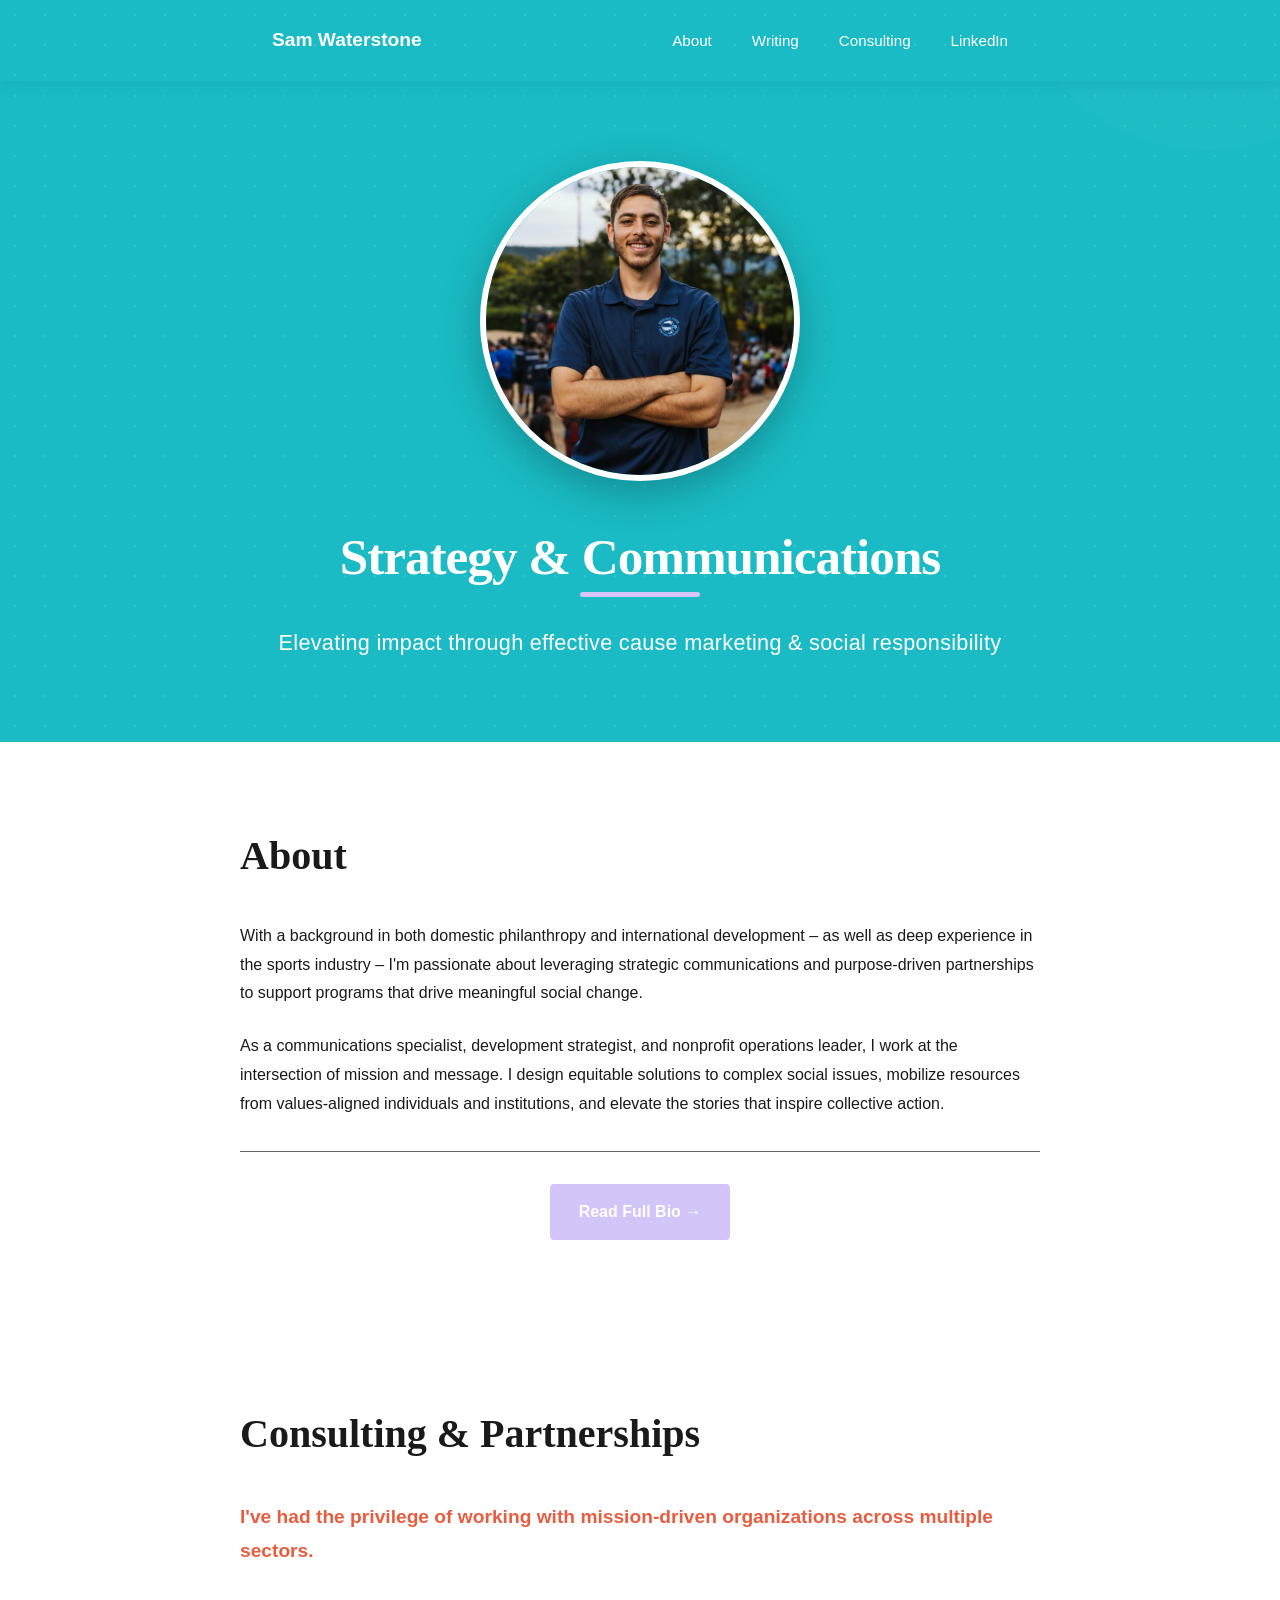
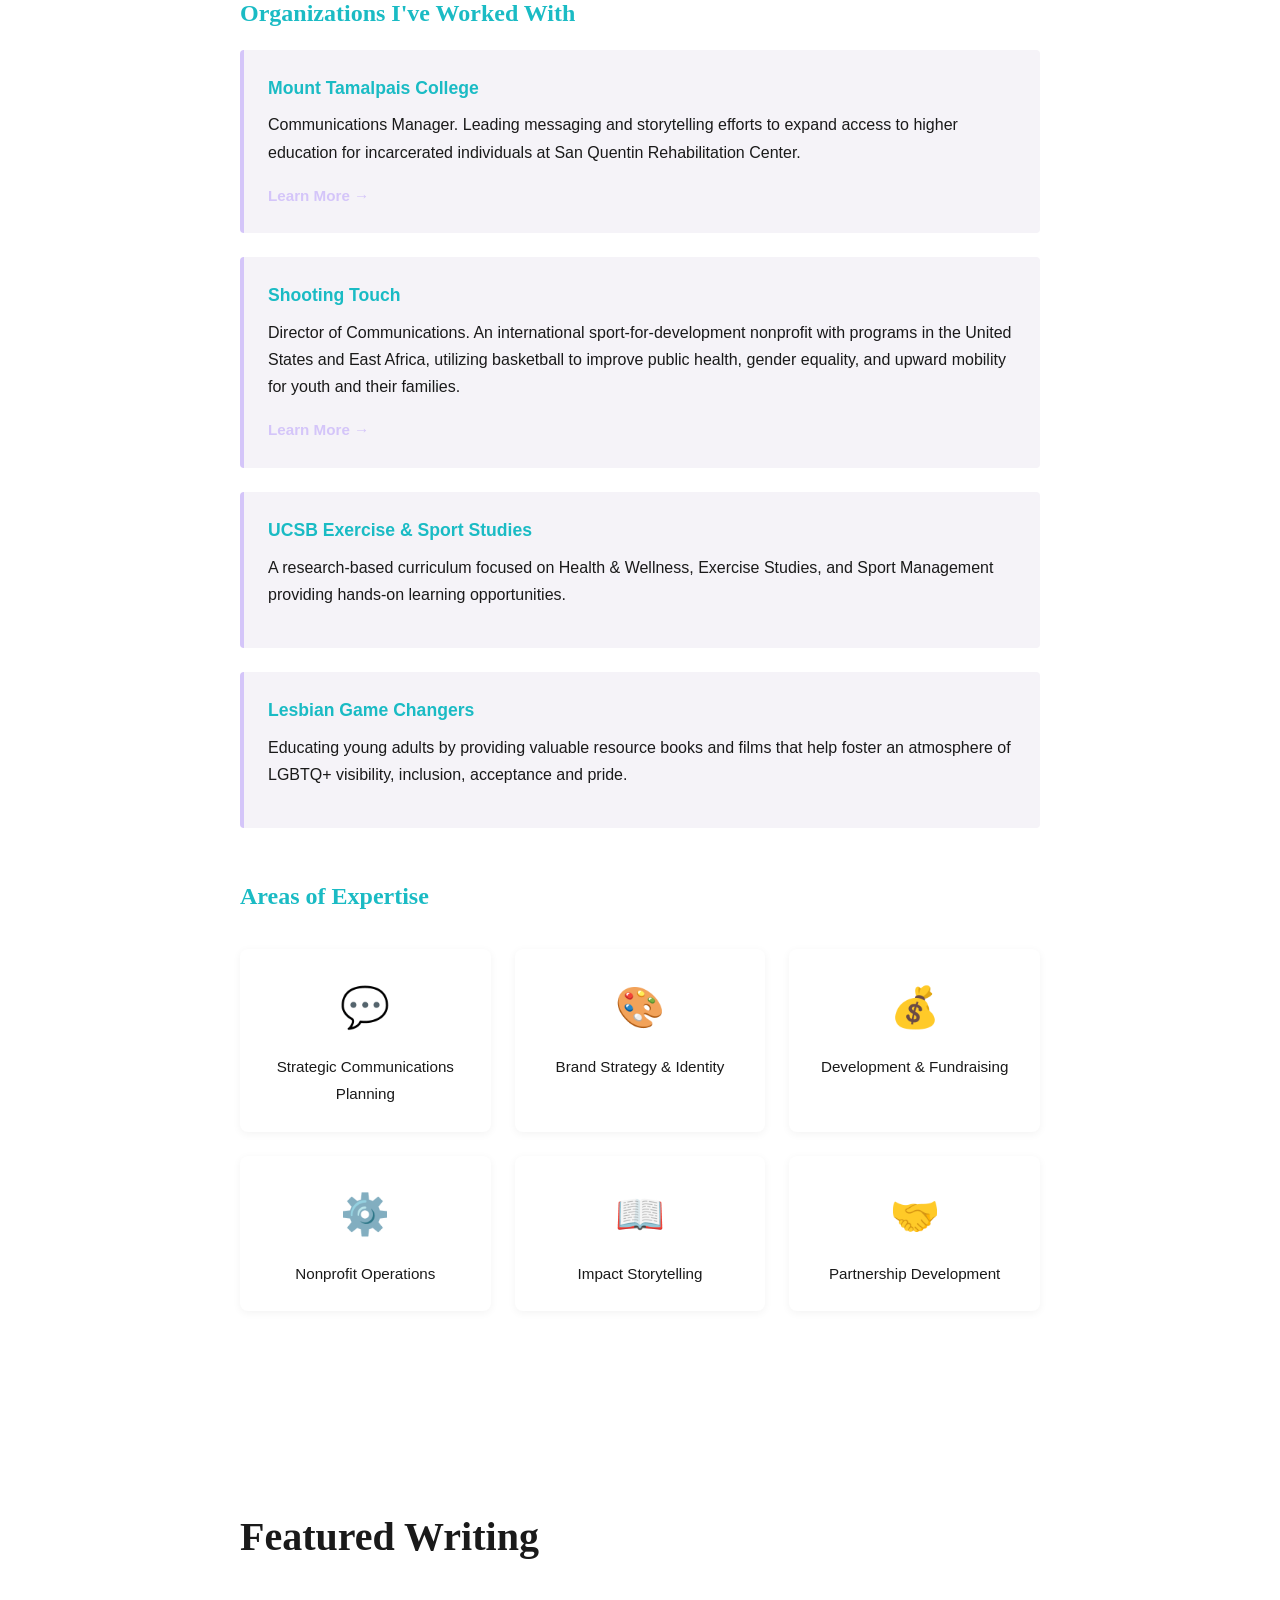
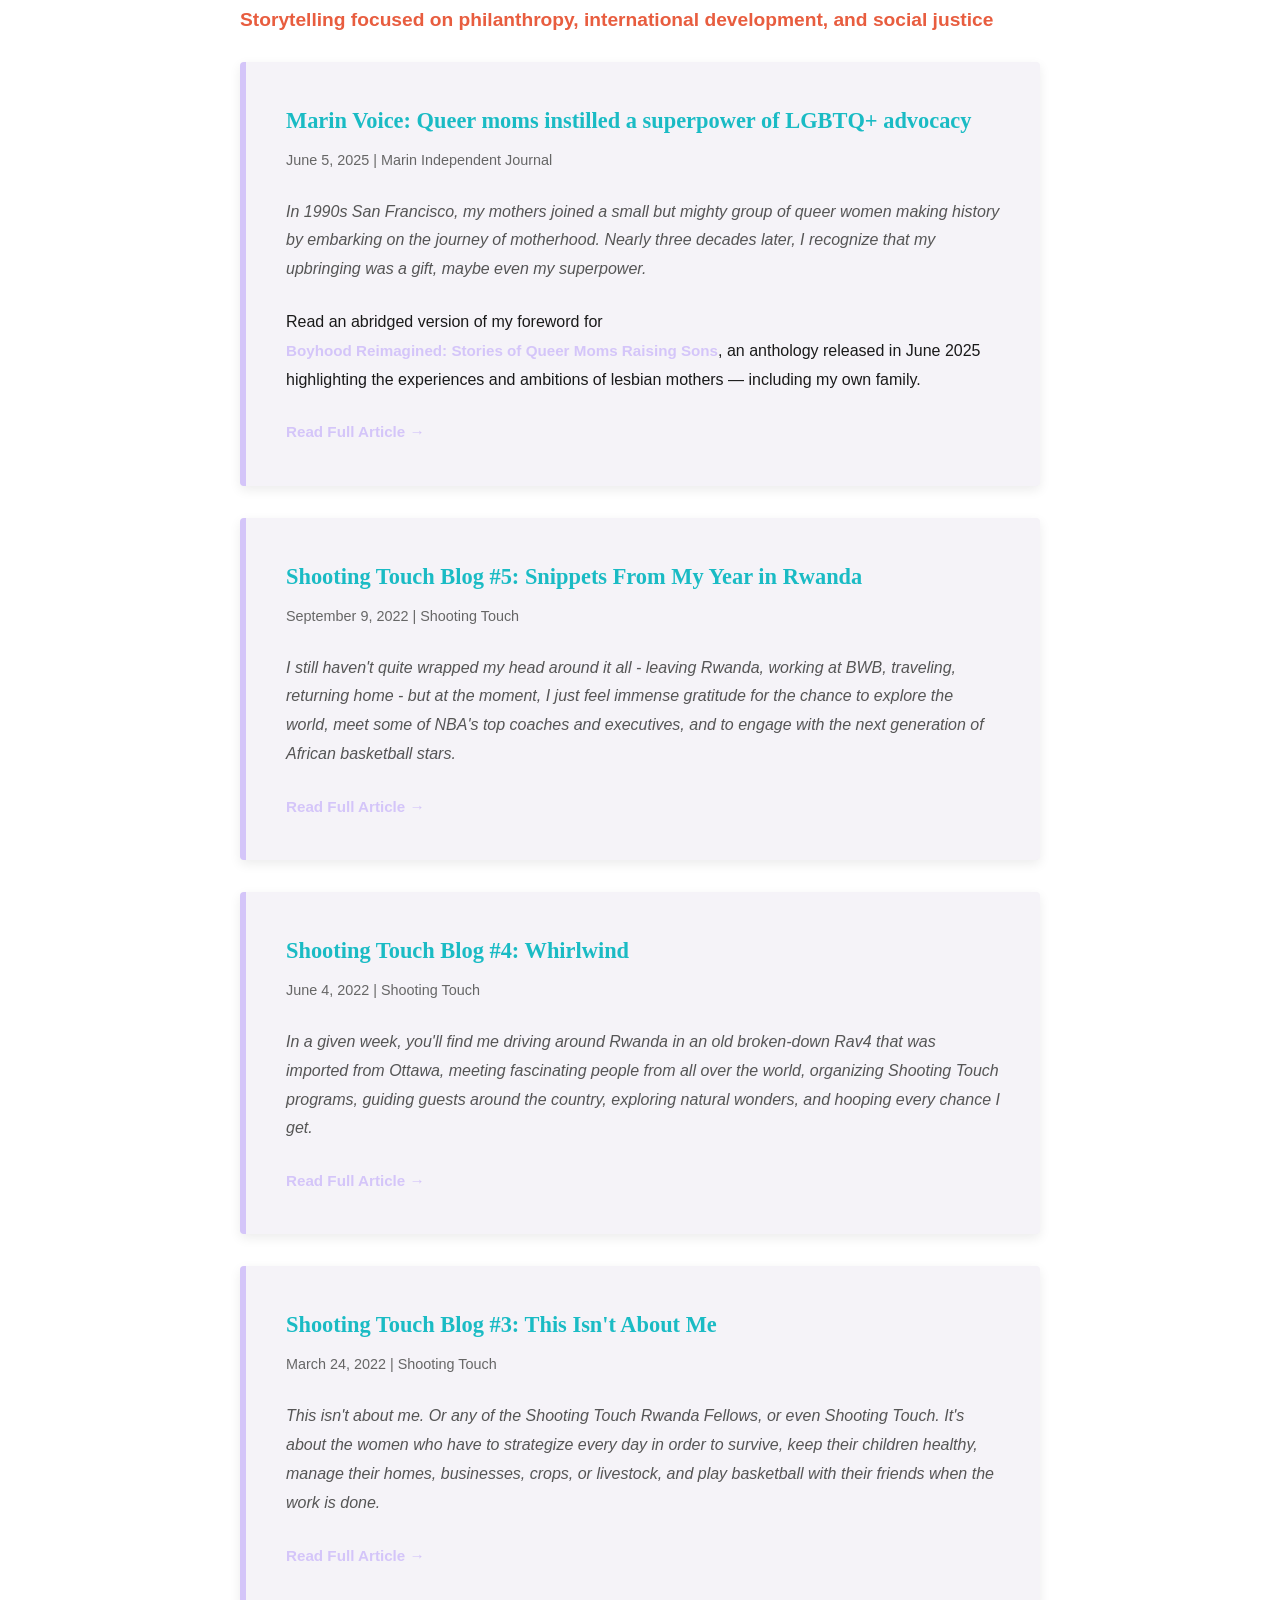
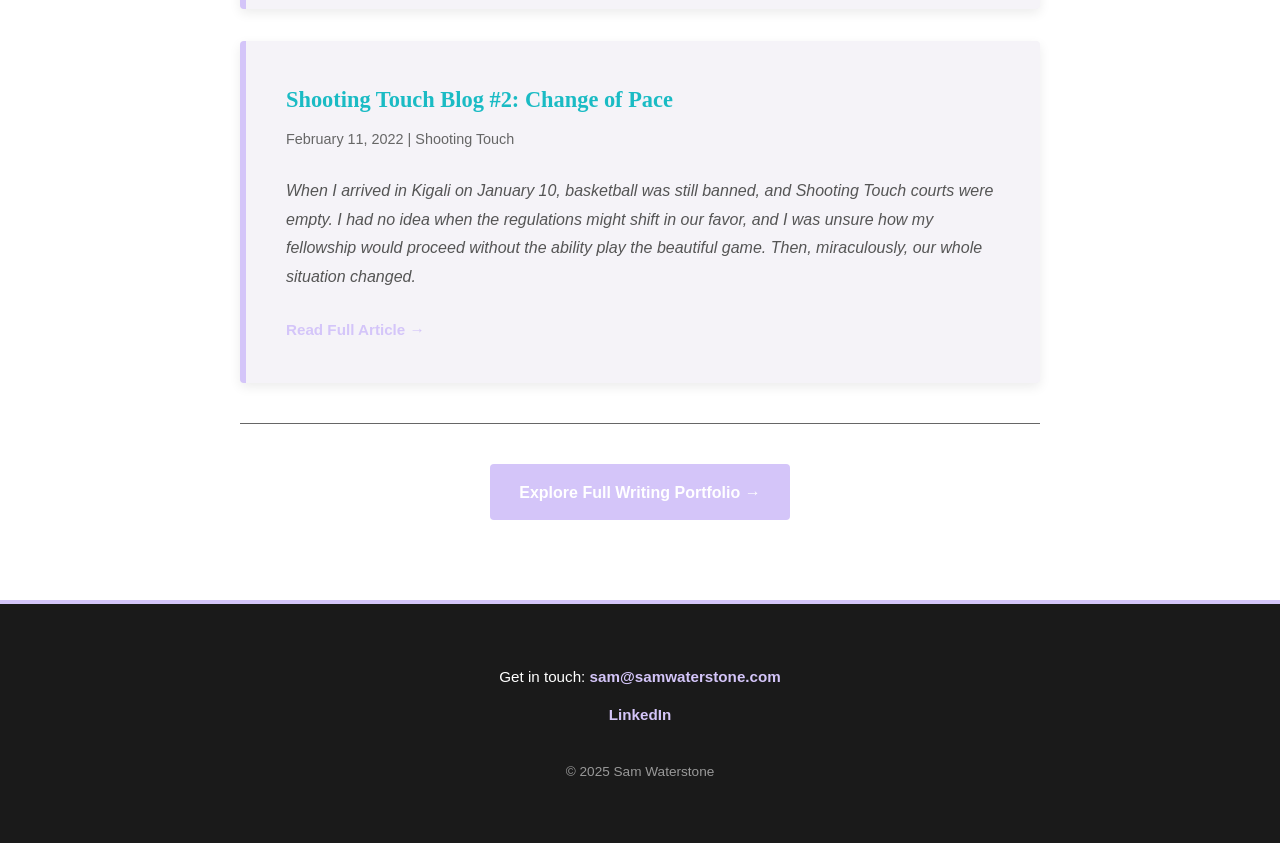
==== commit 7ac5027e: "Add files via upload" ====
--- a/index.html
+++ b/index.html
@@ -67,39 +67,37 @@
             </article>
 
             <article class="service-item">
-                <h4>Greenspot Farming</h4>
-                <p>Bringing farming to the sharing economy, working to create a world in which food is grown, harvested, and eaten locally.</p>
-            </article>
-
-            <article class="service-item">
-                <h4>GoSkateMove</h4>
-                <p>Formerly known as Goleta Skateboarding Movement. Providing recreational opportunities for youth by planning and building skateparks in Santa Barbara County.</p>
-            </article>
-
-            <article class="service-item">
-                <h4>New Leaf Change</h4>
-                <p>A nonprofit based in Cape Town, South Africa focused on growing micro and small businesses to uplift their communities through economic development.</p>
-            </article>
-
-            <article class="service-item">
                 <h4><a href="https://lesbiangamechangers.com/" target="_blank">Lesbian Game Changers</a></h4>
                 <p>Educating young adults by providing valuable resource books and films that help foster an atmosphere of LGBTQ+ visibility, inclusion, acceptance and pride.</p>
             </article>
 
-            <article class="service-item">
-                <h4><a href="https://www.rubysplace.org/" target="_blank">Ruby's Place</a></h4>
-                <p>An innovative Bay Area nonprofit committed to ending domestic violence, human trafficking, and violent crime through hope, advocacy, and connection.</p>
-            </article>
-
             <h3 style="margin-top: 3rem;">Areas of Expertise</h3>
-            <ul class="service-list">
-                <li>Strategic Communications Planning</li>
-                <li>Brand Strategy & Identity</li>
-                <li>Development & Fundraising</li>
-                <li>Nonprofit Operations</li>
-                <li>Impact Storytelling</li>
-                <li>Partnership Development</li>
-            </ul>
+            <div class="expertise-grid">
+                <div class="expertise-item">
+                    <span class="expertise-icon">💬</span>
+                    <p>Strategic Communications Planning</p>
+                </div>
+                <div class="expertise-item">
+                    <span class="expertise-icon">🎨</span>
+                    <p>Brand Strategy & Identity</p>
+                </div>
+                <div class="expertise-item">
+                    <span class="expertise-icon">💰</span>
+                    <p>Development & Fundraising</p>
+                </div>
+                <div class="expertise-item">
+                    <span class="expertise-icon">⚙️</span>
+                    <p>Nonprofit Operations</p>
+                </div>
+                <div class="expertise-item">
+                    <span class="expertise-icon">📖</span>
+                    <p>Impact Storytelling</p>
+                </div>
+                <div class="expertise-item">
+                    <span class="expertise-icon">🤝</span>
+                    <p>Partnership Development</p>
+                </div>
+            </div>
         </div>
     </section>
 
@@ -110,21 +108,43 @@
             <p class="section-lead">Storytelling focused on philanthropy, international development, and social justice</p>
             
             <article class="article">
-                <h3>Queer Moms Instilled a Superpower of LGBTQ+ Advocacy</h3>
+                <h3><a href="https://www.marinij.com/2025/06/04/marin-voice-queer-moms-instilled-a-superpower-of-lgbtq-advocacy/" target="_blank" style="color: var(--teal); text-decoration: none;">Marin Voice: Queer moms instilled a superpower of LGBTQ+ advocacy</a></h3>
                 <p class="article-meta">June 5, 2025 | Marin Independent Journal</p>
                 <p class="article-excerpt">In 1990s San Francisco, my mothers joined a small but mighty group of queer women making history by embarking on the journey of motherhood. Nearly three decades later, I recognize that my upbringing was a gift, maybe even my superpower.</p>
+                <p>Read an abridged version of my foreword for <a href="https://www.goodreads.com/book/show/230447041-boyhood-reimagined" target="_blank" class="read-more">Boyhood Reimagined: Stories of Queer Moms Raising Sons</a>, an anthology released in June 2025 highlighting the experiences and ambitions of lesbian mothers — including my own family.</p>
                 <a href="https://www.marinij.com/2025/06/04/marin-voice-queer-moms-instilled-a-superpower-of-lgbtq-advocacy/" target="_blank" class="read-more">Read Full Article →</a>
             </article>
 
             <article class="article">
-                <h3>Bay Area mother, adult son recall lesbian household upbringing, prideful parenting</h3>
-                <p class="article-meta">June 30, 2025 | CBS News</p>
-                <p class="article-excerpt">A reflection on growing up with two moms and the role of visibility, advocacy, and pride in building family and community.</p>
-                <a href="writing.html" class="read-more">View on Writing Page →</a>
+                <h3><a href="https://shootingtouch.wordpress.com/2022/09/09/snippets-from-my-year-in-rwanda/" target="_blank" style="color: var(--teal); text-decoration: none;">Shooting Touch Blog #5: Snippets From My Year in Rwanda</a></h3>
+                <p class="article-meta">September 9, 2022 | Shooting Touch</p>
+                <p class="article-excerpt">I still haven't quite wrapped my head around it all - leaving Rwanda, working at BWB, traveling, returning home - but at the moment, I just feel immense gratitude for the chance to explore the world, meet some of NBA's top coaches and executives, and to engage with the next generation of African basketball stars.</p>
+                <a href="https://shootingtouch.wordpress.com/2022/09/09/snippets-from-my-year-in-rwanda/" target="_blank" class="read-more">Read Full Article →</a>
+            </article>
+
+            <article class="article">
+                <h3><a href="https://shootingtouch.wordpress.com/2022/06/04/whirlwind/" target="_blank" style="color: var(--teal); text-decoration: none;">Shooting Touch Blog #4: Whirlwind</a></h3>
+                <p class="article-meta">June 4, 2022 | Shooting Touch</p>
+                <p class="article-excerpt">In a given week, you'll find me driving around Rwanda in an old broken-down Rav4 that was imported from Ottawa, meeting fascinating people from all over the world, organizing Shooting Touch programs, guiding guests around the country, exploring natural wonders, and hooping every chance I get.</p>
+                <a href="https://shootingtouch.wordpress.com/2022/06/04/whirlwind/" target="_blank" class="read-more">Read Full Article →</a>
+            </article>
+
+            <article class="article">
+                <h3><a href="https://shootingtouch.wordpress.com/2022/03/24/this-isnt-about-me/" target="_blank" style="color: var(--teal); text-decoration: none;">Shooting Touch Blog #3: This Isn't About Me</a></h3>
+                <p class="article-meta">March 24, 2022 | Shooting Touch</p>
+                <p class="article-excerpt">This isn't about me. Or any of the Shooting Touch Rwanda Fellows, or even Shooting Touch. It's about the women who have to strategize every day in order to survive, keep their children healthy, manage their homes, businesses, crops, or livestock, and play basketball with their friends when the work is done.</p>
+                <a href="https://shootingtouch.wordpress.com/2022/03/24/this-isnt-about-me/" target="_blank" class="read-more">Read Full Article →</a>
+            </article>
+
+            <article class="article">
+                <h3><a href="https://shootingtouch.wordpress.com/2022/02/09/change-of-pace/" target="_blank" style="color: var(--teal); text-decoration: none;">Shooting Touch Blog #2: Change of Pace</a></h3>
+                <p class="article-meta">February 11, 2022 | Shooting Touch</p>
+                <p class="article-excerpt">When I arrived in Kigali on January 10, basketball was still banned, and Shooting Touch courts were empty. I had no idea when the regulations might shift in our favor, and I was unsure how my fellowship would proceed without the ability play the beautiful game. Then, miraculously, our whole situation changed.</p>
+                <a href="https://shootingtouch.wordpress.com/2022/02/09/change-of-pace/" target="_blank" class="read-more">Read Full Article →</a>
             </article>
 
             <div style="text-align: center; margin-top: 2.5rem; padding-top: 2.5rem; border-top: 1px solid var(--light-gray);">
-                <a href="writing.html" style="display: inline-block; padding: 0.9rem 1.8rem; background: var(--purple); color: white; text-decoration: none; border-radius: 4px; font-weight: 600; transition: all 0.2s ease;" onmouseover="this.style.background='var(--teal)'" onmouseout="this.style.background='var(--purple)'">Explore All Articles →</a>
+                <a href="writing.html" style="display: inline-block; padding: 0.9rem 1.8rem; background: var(--purple); color: white; text-decoration: none; border-radius: 4px; font-weight: 600; transition: all 0.2s ease;" onmouseover="this.style.background='var(--teal)'" onmouseout="this.style.background='var(--purple)'">Explore Full Writing Portfolio →</a>
             </div>
         </div>
     </section>
--- a/styles.css
+++ b/styles.css
@@ -5,8 +5,8 @@
 }
 
 :root {
-    --teal: #0D7B8F;
-    --purple: #A855F7;
+    --teal: #1ABBC4;
+    --purple: #D4C5F9;
     --coral: #E85D3F;
     --navy: #1a1a1a;
     --white: #ffffff;
@@ -28,7 +28,10 @@
 
 /* Navigation */
 .nav {
-    background: var(--teal);
+    background-color: var(--teal);
+    background-image: 
+        radial-gradient(circle, rgba(255, 255, 255, 0.1) 1px, transparent 1px);
+    background-size: 30px 30px;
     box-shadow: 0 4px 12px rgba(13, 123, 143, 0.15);
     position: sticky;
     top: 0;
@@ -72,7 +75,10 @@
 /* Hero Section */
 .hero {
     padding: 5rem 2rem;
-    background: linear-gradient(135deg, #0D7B8F 0%, #1a5f73 50%, #E85D3F 100%);
+    background-color: var(--teal);
+    background-image: 
+        radial-gradient(circle, rgba(255, 255, 255, 0.1) 1px, transparent 1px);
+    background-size: 30px 30px;
     text-align: center;
     position: relative;
     overflow: hidden;
@@ -85,7 +91,7 @@
     right: -10%;
     width: 400px;
     height: 400px;
-    background: rgba(255, 255, 255, 0.05);
+    background: rgba(255, 255, 255, 0.02);
     border-radius: 50%;
     pointer-events: none;
 }
@@ -226,6 +232,42 @@
     color: var(--text);
     line-height: 1.7;
 }
+
+.expertise-grid {
+    display: grid;
+    grid-template-columns: repeat(auto-fit, minmax(220px, 1fr));
+    gap: 1.5rem;
+    margin: 2rem 0;
+}
+
+.expertise-item {
+    text-align: center;
+    padding: 1.5rem;
+    background: var(--white);
+    border-radius: 8px;
+    box-shadow: 0 2px 8px rgba(0, 0, 0, 0.05);
+    transition: all 0.3s ease;
+}
+
+.expertise-item:hover {
+    transform: translateY(-4px);
+    box-shadow: 0 4px 16px rgba(26, 187, 196, 0.15);
+}
+
+.expertise-icon {
+    font-size: 2.5rem;
+    margin-bottom: 0.75rem;
+    display: block;
+}
+
+.expertise-item p {
+    margin: 0;
+    color: var(--text);
+    font-weight: 500;
+    font-size: 0.95rem;
+}
+
+.service-list {
     list-style: none;
     margin: 1.5rem 0 2rem 0;
     display: grid;
@@ -409,7 +451,10 @@
 
 /* Writing Header */
 .writing-header {
-    background: linear-gradient(135deg, var(--purple) 0%, #8b5cf6 100%);
+    background-color: var(--purple);
+    background-image: 
+        radial-gradient(circle, rgba(255, 255, 255, 0.15) 1px, transparent 1px);
+    background-size: 30px 30px;
     color: var(--white);
 }
 
@@ -423,6 +468,15 @@
 .writing-header .section-lead {
     color: var(--white);
     font-size: 1.15rem;
+}
+
+/* Blog Header */
+.blog-header {
+    background-color: var(--teal);
+    background-image: 
+        radial-gradient(circle, rgba(255, 255, 255, 0.1) 1px, transparent 1px);
+    background-size: 30px 30px;
+    color: var(--white);
 }
 
 .blog-header h1 {
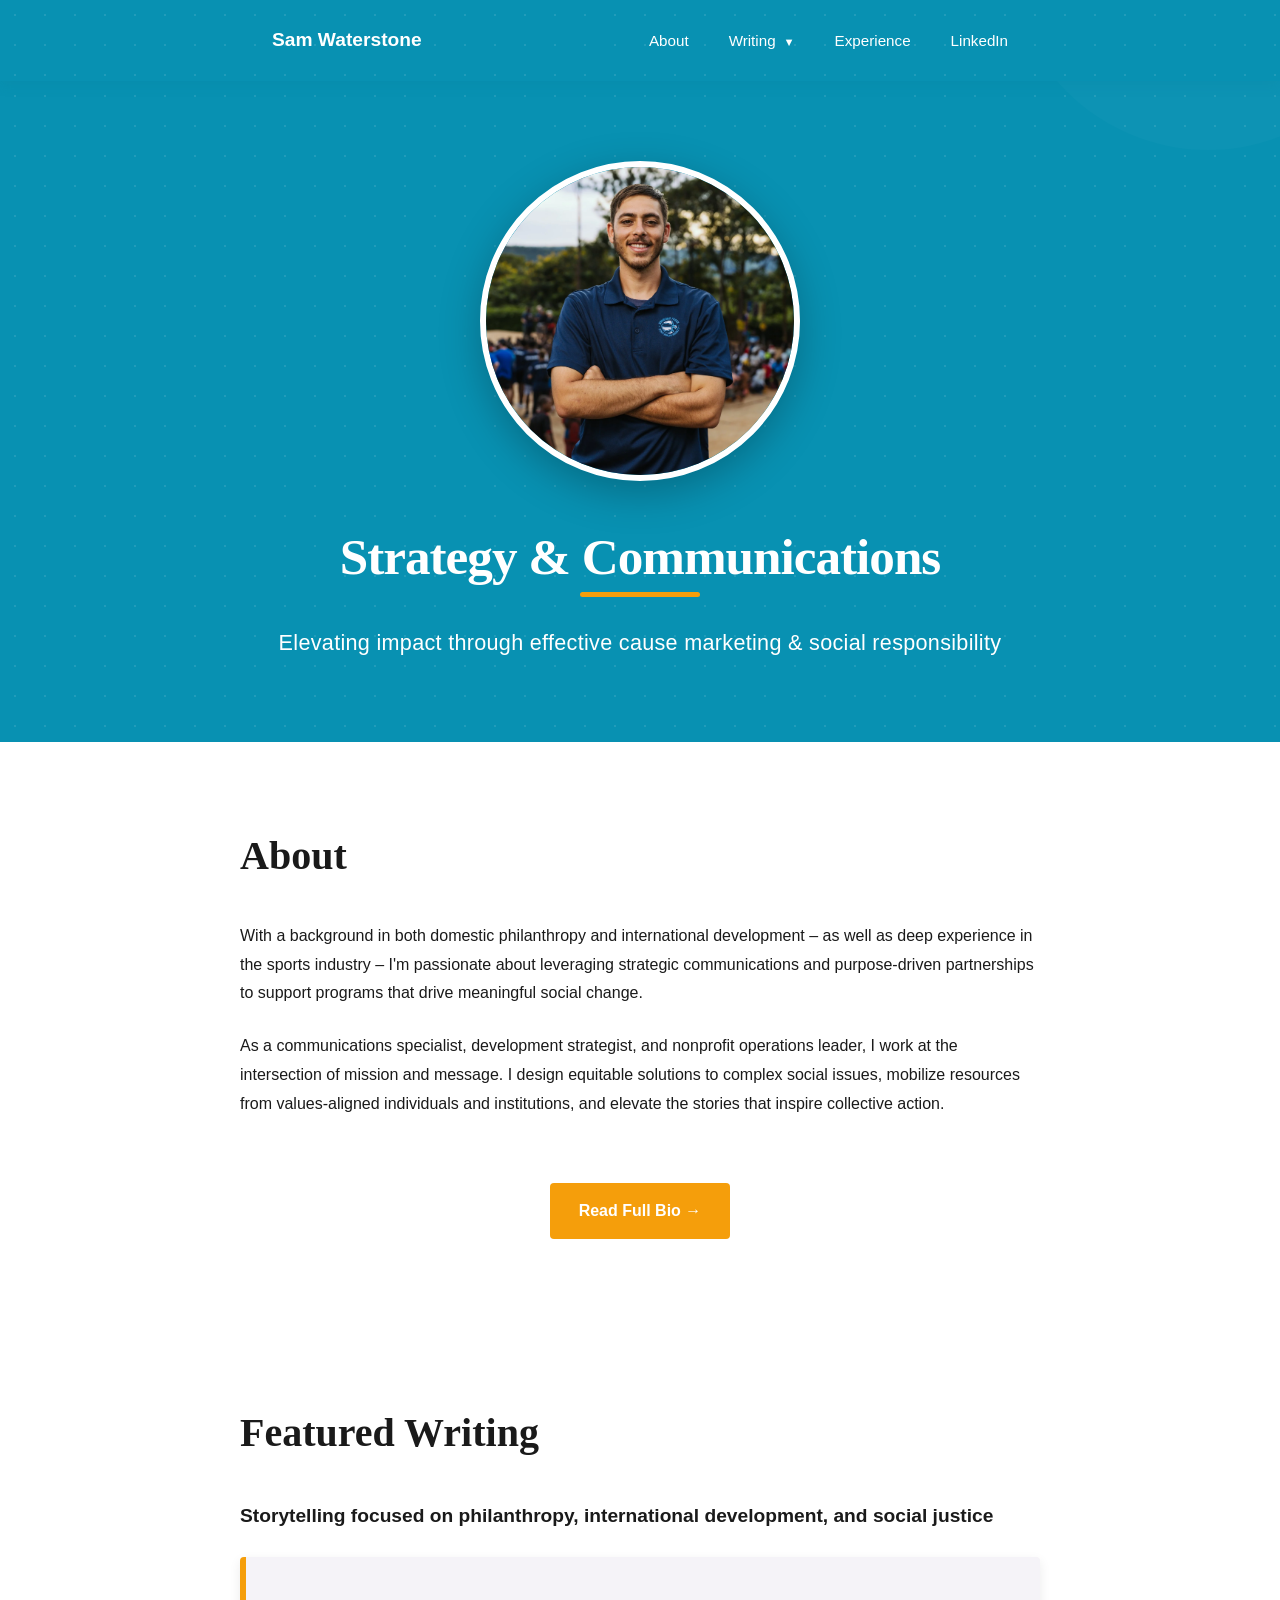
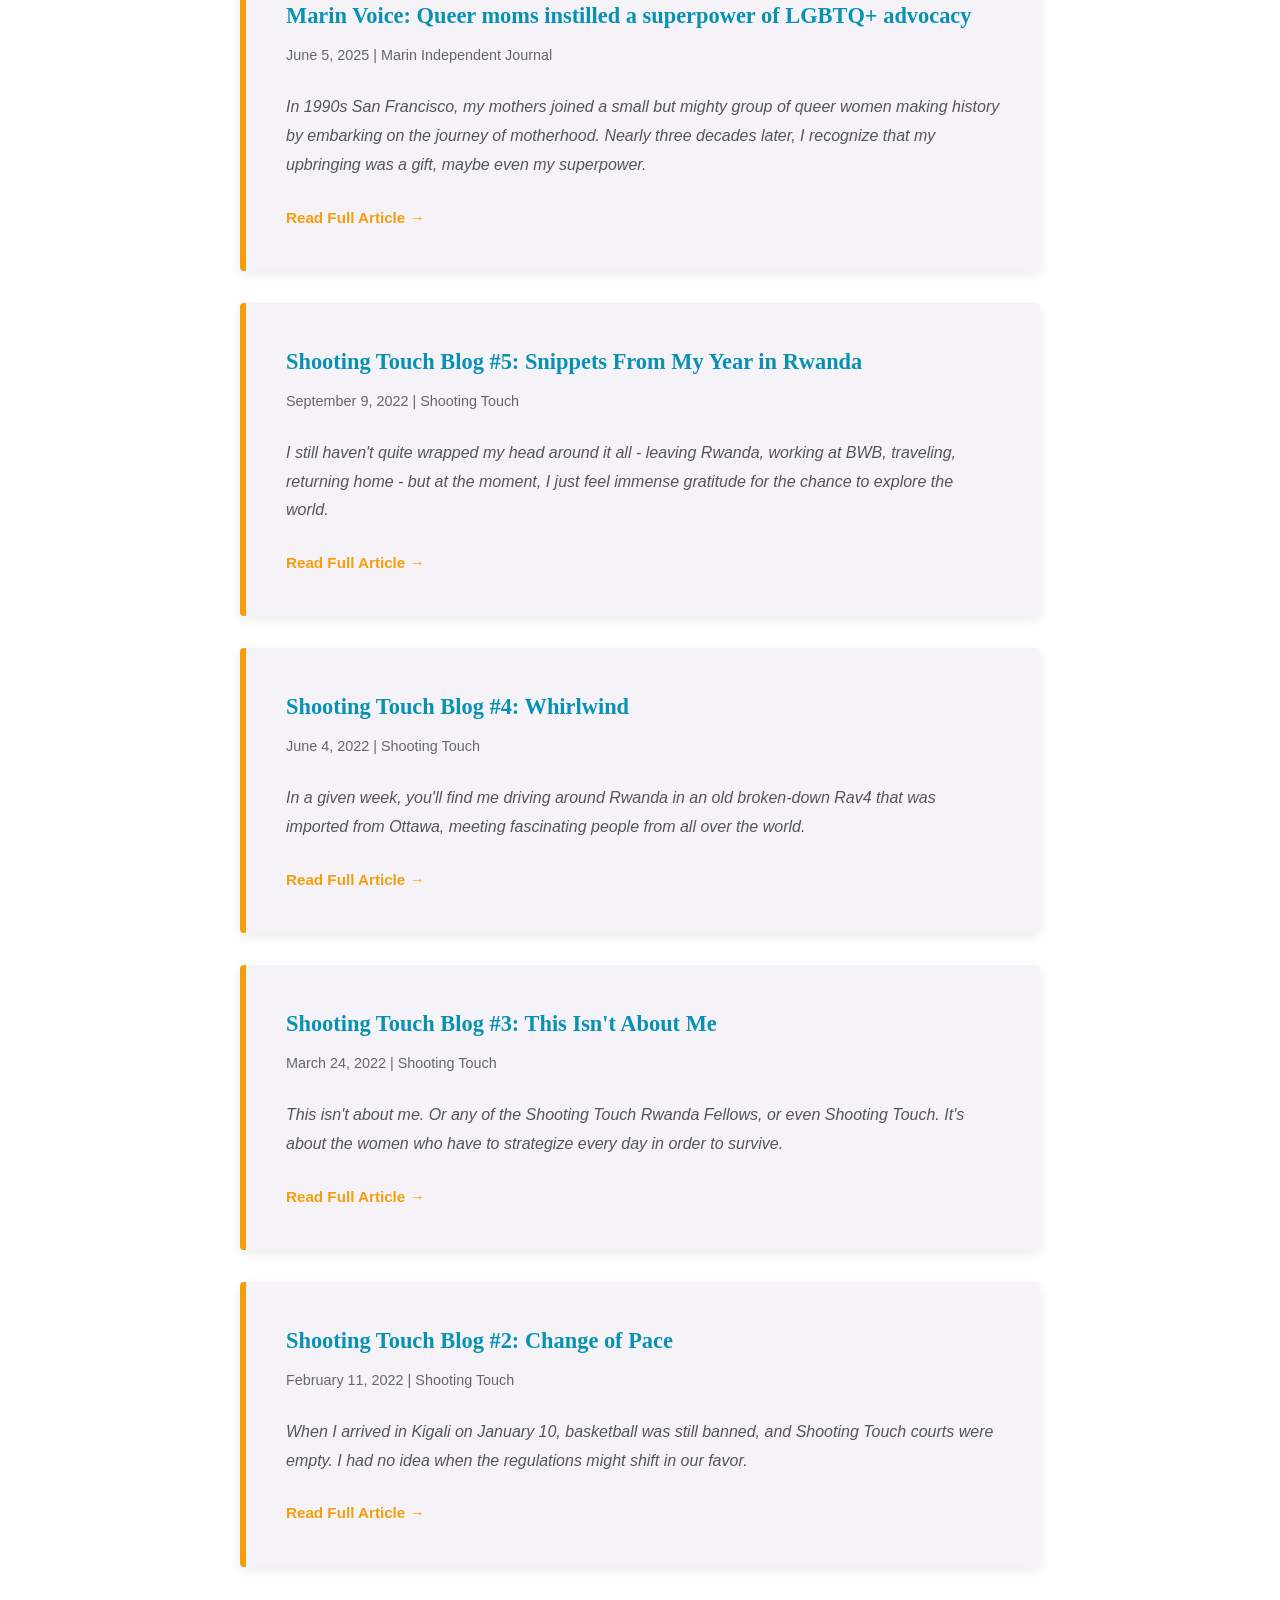
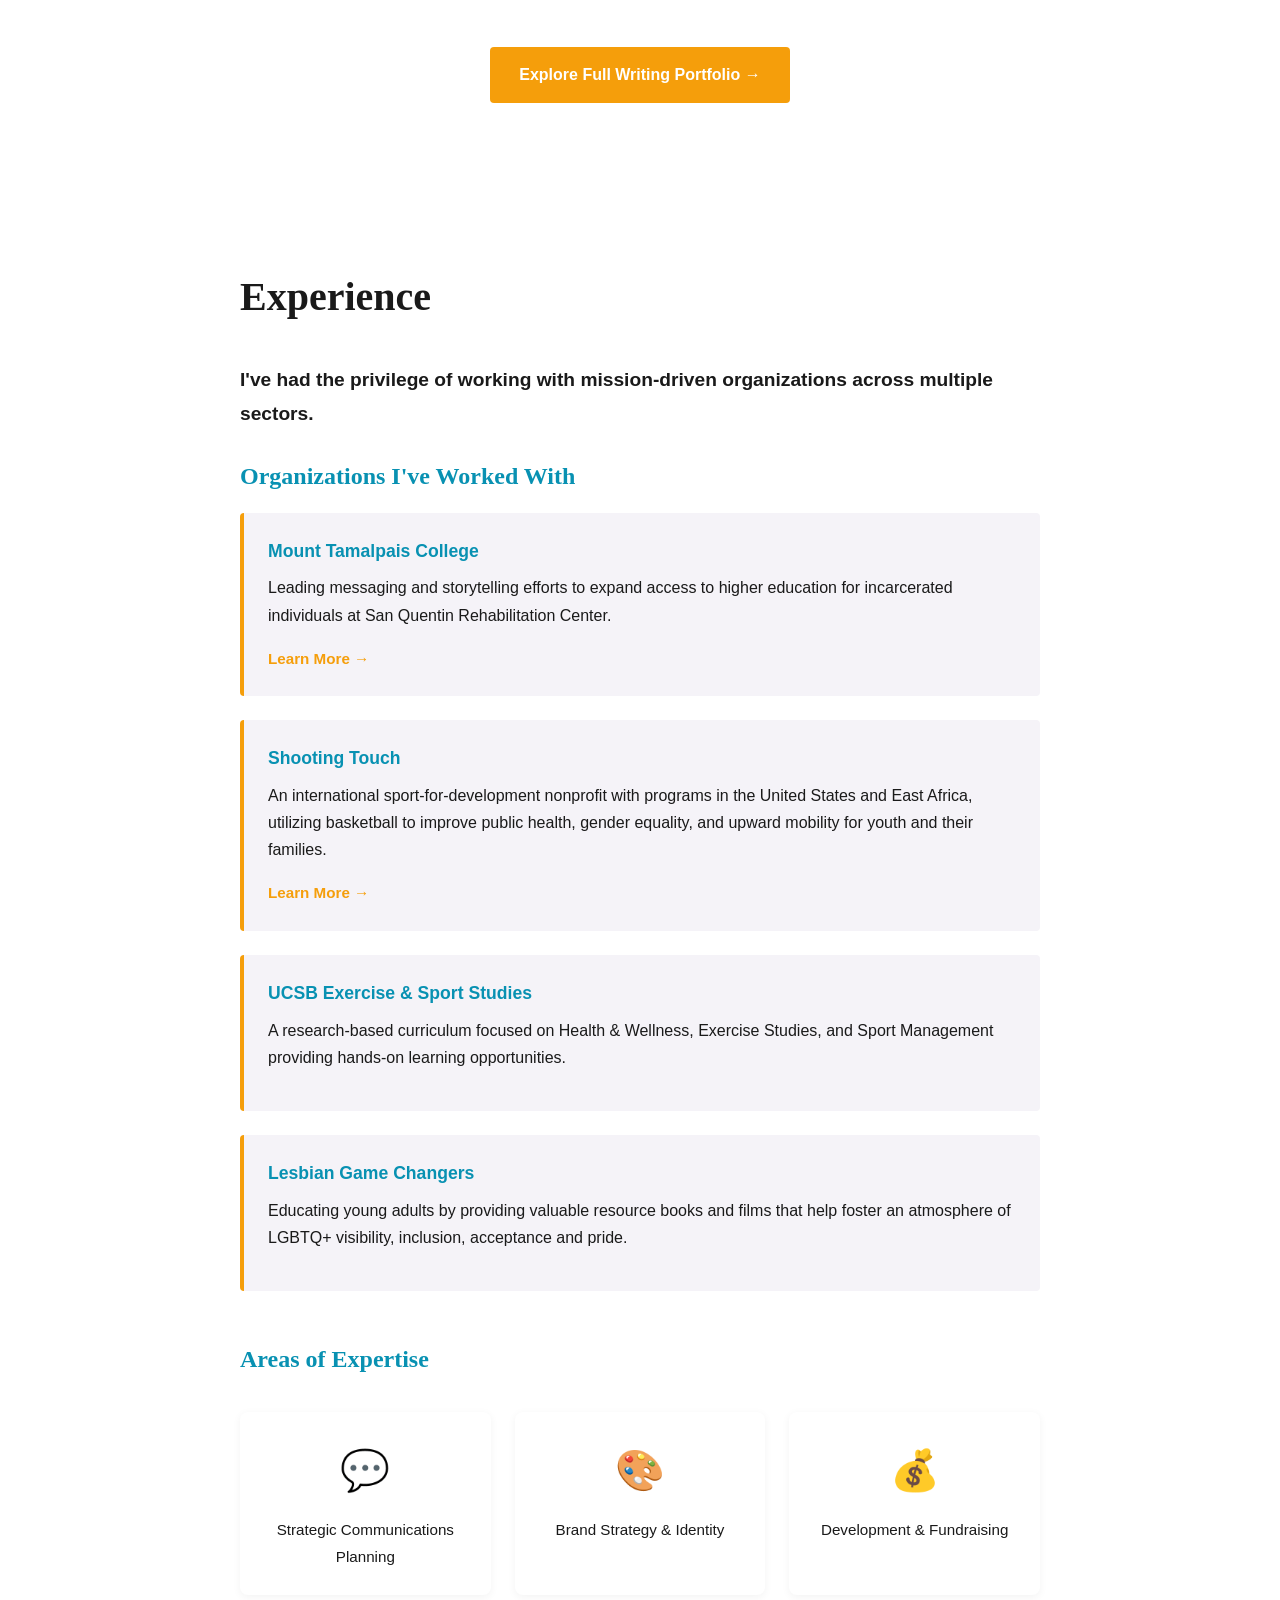
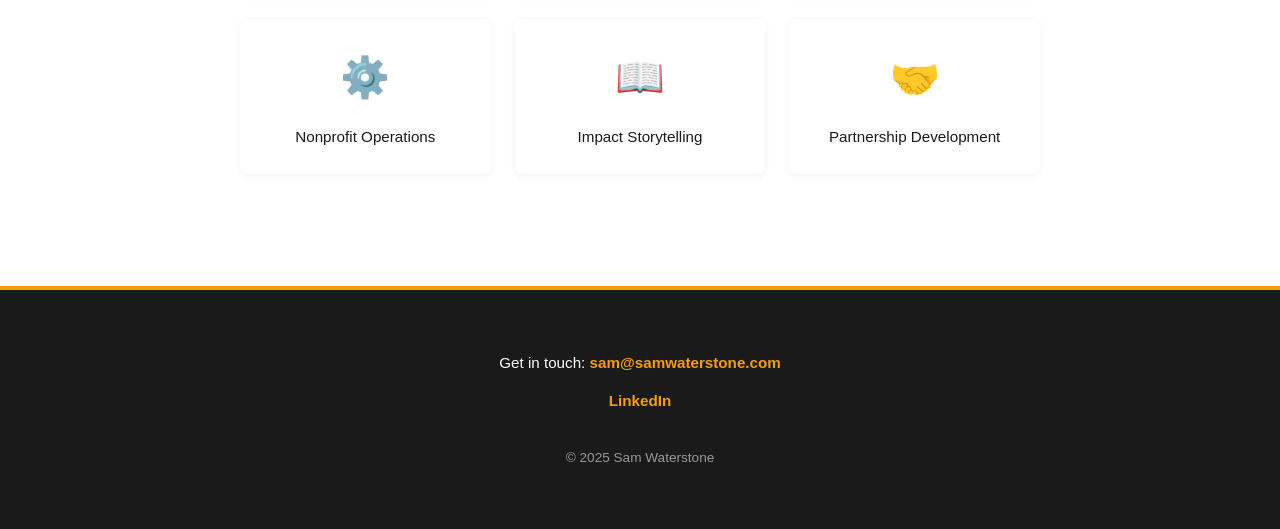
==== commit 82c6022d: "Add files via upload" ====
--- a/index.html
+++ b/index.html
@@ -13,8 +13,14 @@
             <a href="#home" class="nav-logo">Sam Waterstone</a>
             <ul class="nav-menu">
                 <li><a href="#about">About</a></li>
-                <li><a href="blog.html">Writing</a></li>
-                <li><a href="#consulting">Consulting</a></li>
+                <li class="dropdown">
+                    <a href="#">Writing</a>
+                    <div class="dropdown-content">
+                        <a href="writing.html">Portfolio</a>
+                        <a href="blog.html">Blog</a>
+                    </div>
+                </li>
+                <li><a href="#experience">Experience</a></li>
                 <li><a href="https://www.linkedin.com/in/samwaterstone/" target="_blank">LinkedIn</a></li>
             </ul>
         </div>
@@ -35,29 +41,76 @@
             <h2>About</h2>
             <p>With a background in both domestic philanthropy and international development – as well as deep experience in the sports industry – I'm passionate about leveraging strategic communications and purpose-driven partnerships to support programs that drive meaningful social change.</p>
             <p>As a communications specialist, development strategist, and nonprofit operations leader, I work at the intersection of mission and message. I design equitable solutions to complex social issues, mobilize resources from values-aligned individuals and institutions, and elevate the stories that inspire collective action.</p>
-            <div style="text-align: center; margin-top: 2rem; padding-top: 2rem; border-top: 1px solid var(--light-gray);">
-                <a href="about.html" style="display: inline-block; padding: 0.9rem 1.8rem; background: var(--purple); color: white; text-decoration: none; border-radius: 4px; font-weight: 600; transition: all 0.2s ease;" onmouseover="this.style.background='var(--teal)'" onmouseout="this.style.background='var(--purple)'">Read Full Bio →</a>
+            <div style="text-align: center; margin-top: 2rem; padding-top: 2rem;">
+                <a href="about.html" style="display: inline-block; padding: 0.9rem 1.8rem; background: var(--amber); color: white; text-decoration: none; border-radius: 4px; font-weight: 600; transition: all 0.2s ease;" onmouseover="this.style.background='var(--teal)'" onmouseout="this.style.background='var(--amber)'">Read Full Bio →</a>
             </div>
         </div>
     </section>
 
-    <!-- Consulting Section -->
-    <section id="consulting" class="section consulting">
+    <!-- Writing Section -->
+    <section id="writing" class="section writing">
         <div class="container">
-            <h2>Consulting & Partnerships</h2>
+            <h2>Featured Writing</h2>
+            <p class="section-lead">Storytelling focused on philanthropy, international development, and social justice</p>
+            
+            <article class="article">
+                <h3><a href="blog-post-1.html" style="color: var(--teal); text-decoration: none;">Marin Voice: Queer moms instilled a superpower of LGBTQ+ advocacy</a></h3>
+                <p class="article-meta">June 5, 2025 | Marin Independent Journal</p>
+                <p class="article-excerpt">In 1990s San Francisco, my mothers joined a small but mighty group of queer women making history by embarking on the journey of motherhood. Nearly three decades later, I recognize that my upbringing was a gift, maybe even my superpower.</p>
+                <a href="blog-post-1.html" class="read-more">Read Full Article →</a>
+            </article>
+
+            <article class="article">
+                <h3><a href="blog-post-2.html" style="color: var(--teal); text-decoration: none;">Shooting Touch Blog #5: Snippets From My Year in Rwanda</a></h3>
+                <p class="article-meta">September 9, 2022 | Shooting Touch</p>
+                <p class="article-excerpt">I still haven't quite wrapped my head around it all - leaving Rwanda, working at BWB, traveling, returning home - but at the moment, I just feel immense gratitude for the chance to explore the world.</p>
+                <a href="blog-post-2.html" class="read-more">Read Full Article →</a>
+            </article>
+
+            <article class="article">
+                <h3><a href="blog-post-3.html" style="color: var(--teal); text-decoration: none;">Shooting Touch Blog #4: Whirlwind</a></h3>
+                <p class="article-meta">June 4, 2022 | Shooting Touch</p>
+                <p class="article-excerpt">In a given week, you'll find me driving around Rwanda in an old broken-down Rav4 that was imported from Ottawa, meeting fascinating people from all over the world.</p>
+                <a href="blog-post-3.html" class="read-more">Read Full Article →</a>
+            </article>
+
+            <article class="article">
+                <h3><a href="blog-post-4.html" style="color: var(--teal); text-decoration: none;">Shooting Touch Blog #3: This Isn't About Me</a></h3>
+                <p class="article-meta">March 24, 2022 | Shooting Touch</p>
+                <p class="article-excerpt">This isn't about me. Or any of the Shooting Touch Rwanda Fellows, or even Shooting Touch. It's about the women who have to strategize every day in order to survive.</p>
+                <a href="blog-post-4.html" class="read-more">Read Full Article →</a>
+            </article>
+
+            <article class="article">
+                <h3><a href="blog-post-5.html" style="color: var(--teal); text-decoration: none;">Shooting Touch Blog #2: Change of Pace</a></h3>
+                <p class="article-meta">February 11, 2022 | Shooting Touch</p>
+                <p class="article-excerpt">When I arrived in Kigali on January 10, basketball was still banned, and Shooting Touch courts were empty. I had no idea when the regulations might shift in our favor.</p>
+                <a href="blog-post-5.html" class="read-more">Read Full Article →</a>
+            </article>
+
+            <div style="text-align: center; margin-top: 3rem; padding-top: 2rem;">
+                <a href="writing.html" style="display: inline-block; padding: 0.9rem 1.8rem; background: var(--amber); color: white; text-decoration: none; border-radius: 4px; font-weight: 600; transition: all 0.2s ease;" onmouseover="this.style.background='var(--teal)'" onmouseout="this.style.background='var(--amber)'">Explore Full Writing Portfolio →</a>
+            </div>
+        </div>
+    </section>
+
+    <!-- Experience Section -->
+    <section id="experience" class="section consulting">
+        <div class="container">
+            <h2>Experience</h2>
             <p class="section-lead">I've had the privilege of working with mission-driven organizations across multiple sectors.</p>
             
             <h3>Organizations I've Worked With</h3>
 
             <article class="service-item">
                 <h4>Mount Tamalpais College</h4>
-                <p>Communications Manager. Leading messaging and storytelling efforts to expand access to higher education for incarcerated individuals at San Quentin Rehabilitation Center.</p>
+                <p>Leading messaging and storytelling efforts to expand access to higher education for incarcerated individuals at San Quentin Rehabilitation Center.</p>
                 <a href="https://www.mttamcollege.edu/" target="_blank" class="read-more">Learn More →</a>
             </article>
 
             <article class="service-item">
                 <h4>Shooting Touch</h4>
-                <p>Director of Communications. An international sport-for-development nonprofit with programs in the United States and East Africa, utilizing basketball to improve public health, gender equality, and upward mobility for youth and their families.</p>
+                <p>An international sport-for-development nonprofit with programs in the United States and East Africa, utilizing basketball to improve public health, gender equality, and upward mobility for youth and their families.</p>
                 <a href="https://www.shootingtouch.com/" target="_blank" class="read-more">Learn More →</a>
             </article>
 
@@ -101,54 +154,6 @@
         </div>
     </section>
 
-    <!-- Writing Section -->
-    <section id="writing" class="section writing">
-        <div class="container">
-            <h2>Featured Writing</h2>
-            <p class="section-lead">Storytelling focused on philanthropy, international development, and social justice</p>
-            
-            <article class="article">
-                <h3><a href="https://www.marinij.com/2025/06/04/marin-voice-queer-moms-instilled-a-superpower-of-lgbtq-advocacy/" target="_blank" style="color: var(--teal); text-decoration: none;">Marin Voice: Queer moms instilled a superpower of LGBTQ+ advocacy</a></h3>
-                <p class="article-meta">June 5, 2025 | Marin Independent Journal</p>
-                <p class="article-excerpt">In 1990s San Francisco, my mothers joined a small but mighty group of queer women making history by embarking on the journey of motherhood. Nearly three decades later, I recognize that my upbringing was a gift, maybe even my superpower.</p>
-                <p>Read an abridged version of my foreword for <a href="https://www.goodreads.com/book/show/230447041-boyhood-reimagined" target="_blank" class="read-more">Boyhood Reimagined: Stories of Queer Moms Raising Sons</a>, an anthology released in June 2025 highlighting the experiences and ambitions of lesbian mothers — including my own family.</p>
-                <a href="https://www.marinij.com/2025/06/04/marin-voice-queer-moms-instilled-a-superpower-of-lgbtq-advocacy/" target="_blank" class="read-more">Read Full Article →</a>
-            </article>
-
-            <article class="article">
-                <h3><a href="https://shootingtouch.wordpress.com/2022/09/09/snippets-from-my-year-in-rwanda/" target="_blank" style="color: var(--teal); text-decoration: none;">Shooting Touch Blog #5: Snippets From My Year in Rwanda</a></h3>
-                <p class="article-meta">September 9, 2022 | Shooting Touch</p>
-                <p class="article-excerpt">I still haven't quite wrapped my head around it all - leaving Rwanda, working at BWB, traveling, returning home - but at the moment, I just feel immense gratitude for the chance to explore the world, meet some of NBA's top coaches and executives, and to engage with the next generation of African basketball stars.</p>
-                <a href="https://shootingtouch.wordpress.com/2022/09/09/snippets-from-my-year-in-rwanda/" target="_blank" class="read-more">Read Full Article →</a>
-            </article>
-
-            <article class="article">
-                <h3><a href="https://shootingtouch.wordpress.com/2022/06/04/whirlwind/" target="_blank" style="color: var(--teal); text-decoration: none;">Shooting Touch Blog #4: Whirlwind</a></h3>
-                <p class="article-meta">June 4, 2022 | Shooting Touch</p>
-                <p class="article-excerpt">In a given week, you'll find me driving around Rwanda in an old broken-down Rav4 that was imported from Ottawa, meeting fascinating people from all over the world, organizing Shooting Touch programs, guiding guests around the country, exploring natural wonders, and hooping every chance I get.</p>
-                <a href="https://shootingtouch.wordpress.com/2022/06/04/whirlwind/" target="_blank" class="read-more">Read Full Article →</a>
-            </article>
-
-            <article class="article">
-                <h3><a href="https://shootingtouch.wordpress.com/2022/03/24/this-isnt-about-me/" target="_blank" style="color: var(--teal); text-decoration: none;">Shooting Touch Blog #3: This Isn't About Me</a></h3>
-                <p class="article-meta">March 24, 2022 | Shooting Touch</p>
-                <p class="article-excerpt">This isn't about me. Or any of the Shooting Touch Rwanda Fellows, or even Shooting Touch. It's about the women who have to strategize every day in order to survive, keep their children healthy, manage their homes, businesses, crops, or livestock, and play basketball with their friends when the work is done.</p>
-                <a href="https://shootingtouch.wordpress.com/2022/03/24/this-isnt-about-me/" target="_blank" class="read-more">Read Full Article →</a>
-            </article>
-
-            <article class="article">
-                <h3><a href="https://shootingtouch.wordpress.com/2022/02/09/change-of-pace/" target="_blank" style="color: var(--teal); text-decoration: none;">Shooting Touch Blog #2: Change of Pace</a></h3>
-                <p class="article-meta">February 11, 2022 | Shooting Touch</p>
-                <p class="article-excerpt">When I arrived in Kigali on January 10, basketball was still banned, and Shooting Touch courts were empty. I had no idea when the regulations might shift in our favor, and I was unsure how my fellowship would proceed without the ability play the beautiful game. Then, miraculously, our whole situation changed.</p>
-                <a href="https://shootingtouch.wordpress.com/2022/02/09/change-of-pace/" target="_blank" class="read-more">Read Full Article →</a>
-            </article>
-
-            <div style="text-align: center; margin-top: 2.5rem; padding-top: 2.5rem; border-top: 1px solid var(--light-gray);">
-                <a href="writing.html" style="display: inline-block; padding: 0.9rem 1.8rem; background: var(--purple); color: white; text-decoration: none; border-radius: 4px; font-weight: 600; transition: all 0.2s ease;" onmouseover="this.style.background='var(--teal)'" onmouseout="this.style.background='var(--purple)'">Explore Full Writing Portfolio →</a>
-            </div>
-        </div>
-    </section>
-
     <!-- Footer -->
     <footer class="footer">
         <div class="container">
--- a/styles.css
+++ b/styles.css
@@ -5,9 +5,8 @@
 }
 
 :root {
-    --teal: #1ABBC4;
-    --purple: #D4C5F9;
-    --coral: #E85D3F;
+    --teal: #0891B2;
+    --amber: #F59E0B;
     --navy: #1a1a1a;
     --white: #ffffff;
     --light-bg: #f5f3f8;
@@ -60,6 +59,10 @@
     gap: 2.5rem;
 }
 
+.nav-menu li {
+    position: relative;
+}
+
 .nav-menu a {
     color: var(--white);
     text-decoration: none;
@@ -69,7 +72,67 @@
 }
 
 .nav-menu a:hover {
-    color: var(--purple);
+    color: var(--amber);
+}
+
+/* Dropdown Menu */
+.dropdown {
+    position: relative;
+}
+
+.dropdown > a::after {
+    content: ' ▼';
+    font-size: 0.7rem;
+    margin-left: 0.3rem;
+    transition: transform 0.3s ease;
+}
+
+.dropdown:hover > a::after {
+    transform: rotate(180deg);
+}
+
+.dropdown-content {
+    position: absolute;
+    top: 100%;
+    left: 0;
+    background: rgba(255, 255, 255, 0.95);
+    min-width: 180px;
+    box-shadow: 0 8px 16px rgba(0, 0, 0, 0.15);
+    border-radius: 4px;
+    margin-top: 0.5rem;
+    opacity: 0;
+    visibility: hidden;
+    transform: translateY(-10px);
+    transition: all 0.3s ease;
+    z-index: 1000;
+}
+
+.dropdown:hover .dropdown-content {
+    opacity: 1;
+    visibility: visible;
+    transform: translateY(0);
+}
+
+.dropdown-content a {
+    display: block;
+    color: var(--text);
+    padding: 0.75rem 1rem;
+    text-decoration: none;
+    font-size: 0.9rem;
+    transition: background 0.2s ease;
+}
+
+.dropdown-content a:first-child {
+    border-radius: 4px 4px 0 0;
+}
+
+.dropdown-content a:last-child {
+    border-radius: 0 0 4px 4px;
+}
+
+.dropdown-content a:hover {
+    background: #f0f0f0;
+    color: var(--amber);
 }
 
 /* Hero Section */
@@ -138,7 +201,7 @@
     transform: translateX(-50%);
     width: 120px;
     height: 5px;
-    background: var(--purple);
+    background: var(--amber);
     border-radius: 3px;
 }
 
@@ -207,7 +270,7 @@
     background: var(--light-bg);
     padding: 1.5rem;
     margin-bottom: 1.5rem;
-    border-left: 4px solid var(--purple);
+    border-left: 4px solid var(--amber);
     border-radius: 4px;
 }
 
@@ -278,7 +341,7 @@
 .service-list li {
     padding: 1.25rem;
     background: var(--white);
-    border-left: 4px solid var(--purple);
+    border-left: 4px solid var(--amber);
     border-radius: 4px;
     color: var(--text);
     font-weight: 500;
@@ -294,7 +357,7 @@
     background: var(--light-bg);
     padding: 2.5rem;
     margin-bottom: 2rem;
-    border-left: 6px solid var(--purple);
+    border-left: 6px solid var(--amber);
     border-radius: 4px;
     box-shadow: 0 4px 12px rgba(0, 0, 0, 0.08);
     transition: all 0.3s ease;
@@ -329,7 +392,7 @@
 }
 
 .read-more {
-    color: var(--purple);
+    color: var(--amber);
     text-decoration: none;
     font-weight: 600;
     transition: all 0.2s ease;
@@ -346,7 +409,7 @@
 .footer {
     background: var(--navy);
     padding: 3rem 2rem;
-    border-top: 4px solid var(--purple);
+    border-top: 4px solid var(--amber);
     text-align: center;
     color: var(--white);
     font-size: 0.95rem;
@@ -357,7 +420,7 @@
 }
 
 .footer a {
-    color: var(--purple);
+    color: var(--amber);
     text-decoration: none;
     transition: color 0.2s ease;
     font-weight: 600;
@@ -451,7 +514,7 @@
 
 /* Writing Header */
 .writing-header {
-    background-color: var(--purple);
+    background-color: var(--amber);
     background-image: 
         radial-gradient(circle, rgba(255, 255, 255, 0.15) 1px, transparent 1px);
     background-size: 30px 30px;
@@ -499,7 +562,7 @@
     border-radius: 8px;
     box-shadow: 0 4px 16px rgba(0, 0, 0, 0.08);
     transition: all 0.3s ease;
-    border-left: 6px solid var(--purple);
+    border-left: 6px solid var(--amber);
 }
 
 .blog-post:hover {
@@ -522,11 +585,11 @@
 }
 
 button:focus-visible {
-    outline: 2px solid var(--purple);
+    outline: 2px solid var(--amber);
     outline-offset: 2px;
 }
 
 a:focus-visible {
-    outline: 2px solid var(--purple);
+    outline: 2px solid var(--amber);
     outline-offset: 2px;
 }
